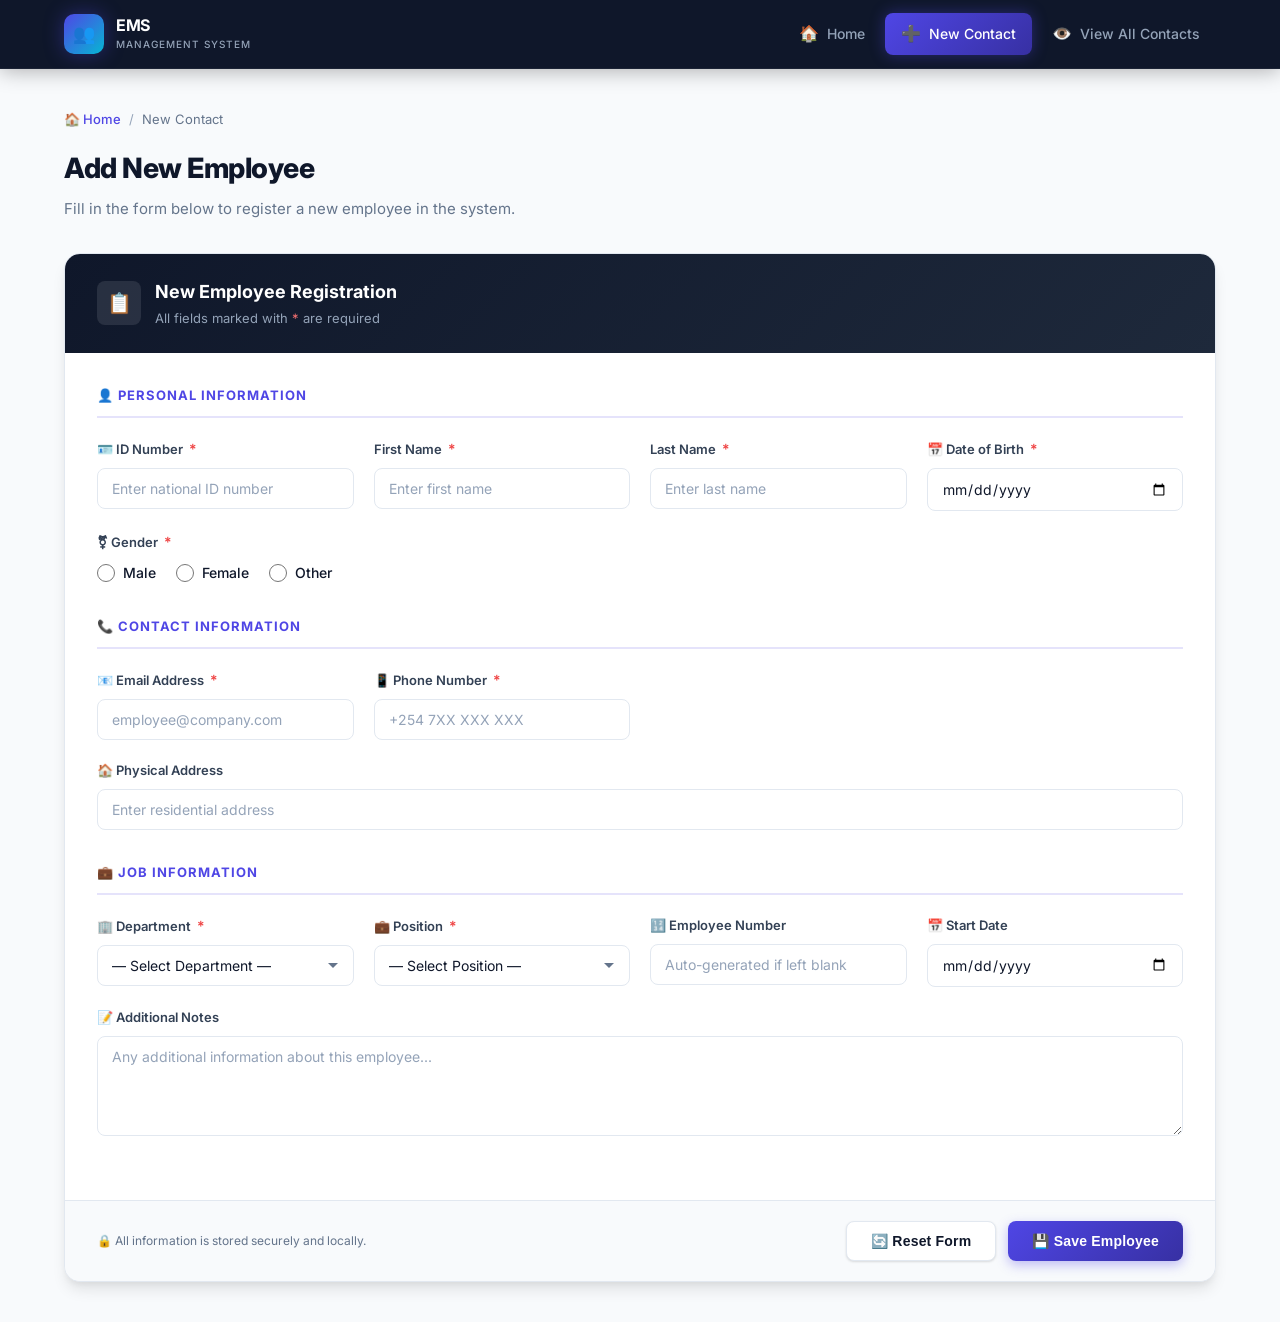
==== new-contact.html @ 3ff179f2 "Add complete Employee Management Application Built with HTML, CSS and JavaScript per assignment requ" ====
<!DOCTYPE html>
<html lang="en">
<head>
  <meta charset="UTF-8" />
  <meta name="viewport" content="width=device-width, initial-scale=1.0" />
  <title>Add New Contact — Employee Management System</title>
  <link rel="stylesheet" href="styles.css" />
  <link rel="icon" href="data:image/svg+xml,<svg xmlns='http://www.w3.org/2000/svg' viewBox='0 0 100 100'><text y='.9em' font-size='90'>👥</text></svg>" />
</head>
<body>

  <!-- NAVIGATION BAR -->
  <nav class="navbar">
    <div class="navbar-inner">
      <a href="index.html" class="navbar-brand">
        <div class="brand-icon">👥</div>
        <div class="brand-text">
          <span class="brand-title">EMS</span>
          <span class="brand-sub">Management System</span>
        </div>
      </a>

      <button class="hamburger" id="hamburgerBtn" aria-label="Toggle menu">
        <span></span><span></span><span></span>
      </button>

      <ul class="navbar-links" id="navLinks">
        <li><a href="index.html"><span class="nav-icon">🏠</span> Home</a></li>
        <li><a href="new-contact.html" class="active"><span class="nav-icon">➕</span> New Contact</a></li>
        <li><a href="view-contacts.html"><span class="nav-icon">👁️</span> View All Contacts</a></li>
      </ul>
    </div>
  </nav>

  <!-- MAIN CONTENT -->
  <main>

    <!-- PAGE HEADER -->
    <div class="page-header">
      <div class="breadcrumb">
        <a href="index.html">🏠 Home</a>
        <span class="breadcrumb-sep">/</span>
        <span>New Contact</span>
      </div>
      <h1>Add New Employee</h1>
      <p>Fill in the form below to register a new employee in the system.</p>
    </div>

    <!-- FORM CARD -->
    <div class="form-card">

      <div class="form-card-header">
        <div class="form-card-header-icon">📋</div>
        <div>
          <h2>New Employee Registration</h2>
          <p>All fields marked with <span style="color:#f87171">*</span> are required</p>
        </div>
      </div>

      <form id="newContactForm" novalidate>
        <div class="form-body">

          <!-- PERSONAL INFORMATION -->
          <div class="form-section">
            <div class="form-section-title">👤 Personal Information</div>
            <div class="form-grid">

              <div class="form-group">
                <label for="idNumber">🪪 ID Number <span class="required">*</span></label>
                <input type="text" id="idNumber" name="idNumber" placeholder="Enter national ID number" required />
              </div>

              <div class="form-group">
                <label for="firstName">First Name <span class="required">*</span></label>
                <input type="text" id="firstName" name="firstName" placeholder="Enter first name" required />
              </div>

              <div class="form-group">
                <label for="lastName">Last Name <span class="required">*</span></label>
                <input type="text" id="lastName" name="lastName" placeholder="Enter last name" required />
              </div>

              <div class="form-group">
                <label for="dob">📅 Date of Birth <span class="required">*</span></label>
                <input type="date" id="dob" name="dob" required />
              </div>

              <div class="form-group full">
                <label>⚧ Gender <span class="required">*</span></label>
                <div class="radio-group">
                  <label class="radio-option">
                    <input type="radio" name="gender" value="Male" required /> Male
                  </label>
                  <label class="radio-option">
                    <input type="radio" name="gender" value="Female" /> Female
                  </label>
                  <label class="radio-option">
                    <input type="radio" name="gender" value="Other" /> Other
                  </label>
                </div>
              </div>

            </div>
          </div>

          <!-- CONTACT INFORMATION -->
          <div class="form-section">
            <div class="form-section-title">📞 Contact Information</div>
            <div class="form-grid">

              <div class="form-group">
                <label for="email">📧 Email Address <span class="required">*</span></label>
                <input type="email" id="email" name="email" placeholder="employee@company.com" required />
              </div>

              <div class="form-group">
                <label for="phone">📱 Phone Number <span class="required">*</span></label>
                <input type="tel" id="phone" name="phone" placeholder="+254 7XX XXX XXX" required />
              </div>

              <div class="form-group full">
                <label for="address">🏠 Physical Address</label>
                <input type="text" id="address" name="address" placeholder="Enter residential address" />
              </div>

            </div>
          </div>

          <!-- JOB INFORMATION -->
          <div class="form-section">
            <div class="form-section-title">💼 Job Information</div>
            <div class="form-grid">

              <div class="form-group">
                <label for="department">🏢 Department <span class="required">*</span></label>
                <select id="department" name="department" required>
                  <option value="" disabled selected>— Select Department —</option>
                  <option value="Human Resources">Human Resources</option>
                  <option value="Information Technology">Information Technology</option>
                  <option value="Finance & Accounts">Finance &amp; Accounts</option>
                  <option value="Marketing">Marketing</option>
                  <option value="Operations">Operations</option>
                  <option value="Legal">Legal</option>
                  <option value="Customer Service">Customer Service</option>
                  <option value="Administration">Administration</option>
                </select>
              </div>

              <div class="form-group">
                <label for="position">💼 Position <span class="required">*</span></label>
                <select id="position" name="position" required>
                  <option value="" disabled selected>— Select Position —</option>
                  <option value="Manager">Manager</option>
                  <option value="Senior Officer">Senior Officer</option>
                  <option value="Officer">Officer</option>
                  <option value="Junior Officer">Junior Officer</option>
                  <option value="Team Lead">Team Lead</option>
                  <option value="Director">Director</option>
                  <option value="Analyst">Analyst</option>
                  <option value="Intern">Intern</option>
                </select>
              </div>

              <div class="form-group">
                <label for="employeeNo">🔢 Employee Number</label>
                <input type="text" id="employeeNo" name="employeeNo" placeholder="Auto-generated if left blank" />
              </div>

              <div class="form-group">
                <label for="startDate">📅 Start Date</label>
                <input type="date" id="startDate" name="startDate" />
              </div>

              <div class="form-group full">
                <label for="notes">📝 Additional Notes</label>
                <textarea id="notes" name="notes" placeholder="Any additional information about this employee..."></textarea>
              </div>

            </div>
          </div>

        </div>

        <!-- FORM FOOTER -->
        <div class="form-footer">
          <p class="form-footer-note">
            🔒 All information is stored securely and locally.
          </p>
          <div class="form-footer-actions">
            <button type="button" class="btn btn-secondary" onclick="resetForm()">
              🔄 Reset Form
            </button>
            <button type="submit" class="btn btn-primary">
              💾 Save Employee
            </button>
          </div>
        </div>

      </form>
    </div><!-- /form-card -->

  </main>

  <!-- SUCCESS MODAL -->
  <div class="modal-overlay" id="successModal">
    <div class="modal">
      <div class="modal-header">
        <h3>✅ Employee Saved</h3>
        <button class="modal-close" onclick="closeSuccessModal()">✕</button>
      </div>
      <div class="modal-body" style="text-align:center; padding: 32px 24px;">
        <div style="font-size:64px; margin-bottom:16px;">🎉</div>
        <h4 style="font-size:20px; font-weight:700; color:var(--dark); margin-bottom:8px;">Employee Added Successfully!</h4>
        <p style="color:var(--gray); font-size:14px;" id="successMessage">The new employee has been registered in the system.</p>
      </div>
      <div class="modal-footer" style="justify-content:center; gap:12px;">
        <button class="btn btn-secondary" onclick="closeSuccessModal()">Add Another</button>
        <a href="view-contacts.html" class="btn btn-primary">View All Contacts →</a>
      </div>
    </div>
  </div>

  <!-- TOAST CONTAINER -->
  <div id="toast-container"></div>

  <script src="main.js"></script>
  <script>
    const form = document.getElementById('newContactForm');

    form.addEventListener('submit', function (e) {
      e.preventDefault();

      // Basic validation
      const required = form.querySelectorAll('[required]');
      let valid = true;

      required.forEach(field => {
        if (field.type === 'radio') return; // handled separately
        if (!field.value.trim()) {
          field.style.borderColor = 'var(--danger)';
          field.style.boxShadow = '0 0 0 3px rgba(239,68,68,0.15)';
          valid = false;
        } else {
          field.style.borderColor = '';
          field.style.boxShadow = '';
        }
      });

      // Check gender radio
      const genderSelected = form.querySelector('input[name="gender"]:checked');
      if (!genderSelected) {
        valid = false;
        showToast('error', 'Missing Field', 'Please select a gender.');
        return;
      }

      if (!valid) {
        showToast('error', 'Validation Error', 'Please fill in all required fields.');
        return;
      }

      // Build employee object
      const employee = {
        id: Date.now(),
        idNumber: document.getElementById('idNumber').value.trim(),
        firstName: document.getElementById('firstName').value.trim(),
        lastName: document.getElementById('lastName').value.trim(),
        fullName: document.getElementById('firstName').value.trim() + ' ' + document.getElementById('lastName').value.trim(),
        dob: document.getElementById('dob').value,
        gender: genderSelected.value,
        email: document.getElementById('email').value.trim(),
        phone: document.getElementById('phone').value.trim(),
        address: document.getElementById('address').value.trim(),
        department: document.getElementById('department').value,
        position: document.getElementById('position').value,
        employeeNo: document.getElementById('employeeNo').value.trim() || 'EMP-' + String(Date.now()).slice(-5),
        startDate: document.getElementById('startDate').value,
        notes: document.getElementById('notes').value.trim(),
        status: 'Active'
      };

      // Save to localStorage
      const employees = JSON.parse(localStorage.getItem('employees') || '[]');
      employees.push(employee);
      localStorage.setItem('employees', JSON.stringify(employees));

      document.getElementById('successMessage').textContent =
        `${employee.fullName} has been successfully registered as ${employee.position} in ${employee.department}.`;

      document.getElementById('successModal').classList.add('show');
      form.reset();
    });

    // Live validation feedback
    form.querySelectorAll('input, select, textarea').forEach(field => {
      field.addEventListener('input', function () {
        if (this.value.trim()) {
          this.style.borderColor = '';
          this.style.boxShadow = '';
        }
      });
    });

    function resetForm() {
      form.reset();
      form.querySelectorAll('input, select, textarea').forEach(f => {
        f.style.borderColor = '';
        f.style.boxShadow = '';
      });
      showToast('warning', 'Form Reset', 'All fields have been cleared.');
    }

    function closeSuccessModal() {
      document.getElementById('successModal').classList.remove('show');
    }
  </script>
</body>
</html>
---- styles.css ----
/* ================================================
   Employee Management System - Global Styles
   ================================================ */

@import url('https://fonts.googleapis.com/css2?family=Inter:wght@300;400;500;600;700;800&display=swap');

:root {
  --primary: #4f46e5;
  --primary-dark: #3730a3;
  --primary-light: #818cf8;
  --secondary: #06b6d4;
  --accent: #f59e0b;
  --success: #10b981;
  --danger: #ef4444;
  --warning: #f59e0b;
  --dark: #0f172a;
  --dark-2: #1e293b;
  --dark-3: #334155;
  --gray: #64748b;
  --gray-light: #94a3b8;
  --border: #e2e8f0;
  --bg: #f8fafc;
  --white: #ffffff;
  --shadow-sm: 0 1px 3px rgba(0,0,0,0.08), 0 1px 2px rgba(0,0,0,0.06);
  --shadow: 0 4px 6px -1px rgba(0,0,0,0.1), 0 2px 4px -1px rgba(0,0,0,0.06);
  --shadow-lg: 0 10px 15px -3px rgba(0,0,0,0.1), 0 4px 6px -2px rgba(0,0,0,0.05);
  --shadow-xl: 0 20px 25px -5px rgba(0,0,0,0.1), 0 10px 10px -5px rgba(0,0,0,0.04);
  --radius: 12px;
  --radius-sm: 8px;
  --radius-lg: 16px;
  --transition: all 0.25s cubic-bezier(0.4, 0, 0.2, 1);
}

* {
  margin: 0;
  padding: 0;
  box-sizing: border-box;
}

html {
  scroll-behavior: smooth;
}

body {
  font-family: 'Inter', sans-serif;
  background: var(--bg);
  color: var(--dark);
  min-height: 100vh;
  display: flex;
  flex-direction: column;
  line-height: 1.6;
}

/* ================================================
   NAVIGATION BAR
   ================================================ */

.navbar {
  background: var(--dark);
  backdrop-filter: blur(20px);
  position: sticky;
  top: 0;
  z-index: 1000;
  box-shadow: 0 2px 20px rgba(0,0,0,0.3);
  border-bottom: 1px solid rgba(255,255,255,0.05);
}

.navbar-inner {
  max-width: 1200px;
  margin: 0 auto;
  padding: 0 24px;
  display: flex;
  align-items: center;
  justify-content: space-between;
  height: 68px;
}

.navbar-brand {
  display: flex;
  align-items: center;
  gap: 12px;
  text-decoration: none;
}

.brand-icon {
  width: 40px;
  height: 40px;
  background: linear-gradient(135deg, var(--primary), var(--secondary));
  border-radius: 10px;
  display: flex;
  align-items: center;
  justify-content: center;
  font-size: 18px;
  box-shadow: 0 0 20px rgba(79, 70, 229, 0.4);
}

.brand-text {
  display: flex;
  flex-direction: column;
}

.brand-title {
  font-size: 16px;
  font-weight: 700;
  color: var(--white);
  letter-spacing: -0.3px;
  line-height: 1.2;
}

.brand-sub {
  font-size: 10px;
  color: var(--gray-light);
  text-transform: uppercase;
  letter-spacing: 1px;
  font-weight: 500;
}

.navbar-links {
  display: flex;
  align-items: center;
  gap: 4px;
  list-style: none;
}

.navbar-links a {
  display: flex;
  align-items: center;
  gap: 8px;
  padding: 8px 16px;
  border-radius: var(--radius-sm);
  text-decoration: none;
  color: var(--gray-light);
  font-size: 14px;
  font-weight: 500;
  transition: var(--transition);
  position: relative;
}

.navbar-links a:hover {
  color: var(--white);
  background: rgba(255,255,255,0.08);
}

.navbar-links a.active {
  color: var(--white);
  background: linear-gradient(135deg, var(--primary), var(--primary-dark));
  box-shadow: 0 0 15px rgba(79, 70, 229, 0.4);
}

.nav-icon {
  font-size: 16px;
}

.hamburger {
  display: none;
  flex-direction: column;
  gap: 5px;
  cursor: pointer;
  background: none;
  border: none;
  padding: 8px;
}

.hamburger span {
  display: block;
  width: 24px;
  height: 2px;
  background: var(--white);
  border-radius: 2px;
  transition: var(--transition);
}

/* ================================================
   MAIN CONTENT
   ================================================ */

main {
  flex: 1;
  max-width: 1200px;
  margin: 0 auto;
  width: 100%;
  padding: 40px 24px;
}

/* ================================================
   HOME PAGE - HERO
   ================================================ */

.hero {
  text-align: center;
  padding: 60px 20px 40px;
  position: relative;
}

.hero-badge {
  display: inline-flex;
  align-items: center;
  gap: 8px;
  background: rgba(79, 70, 229, 0.1);
  border: 1px solid rgba(79, 70, 229, 0.3);
  color: var(--primary-light);
  padding: 6px 16px;
  border-radius: 50px;
  font-size: 13px;
  font-weight: 500;
  margin-bottom: 24px;
}

.hero h1 {
  font-size: clamp(2rem, 5vw, 3.5rem);
  font-weight: 800;
  color: var(--dark);
  line-height: 1.15;
  letter-spacing: -1px;
  margin-bottom: 16px;
}

.hero h1 .gradient-text {
  background: linear-gradient(135deg, var(--primary), var(--secondary));
  -webkit-background-clip: text;
  -webkit-text-fill-color: transparent;
  background-clip: text;
}

.hero p {
  font-size: 18px;
  color: var(--gray);
  max-width: 560px;
  margin: 0 auto 40px;
  line-height: 1.7;
}

.hero-actions {
  display: flex;
  gap: 16px;
  justify-content: center;
  flex-wrap: wrap;
  margin-bottom: 60px;
}

/* ================================================
   STAT CARDS
   ================================================ */

.stats-grid {
  display: grid;
  grid-template-columns: repeat(auto-fit, minmax(220px, 1fr));
  gap: 20px;
  margin-bottom: 48px;
}

.stat-card {
  background: var(--white);
  border-radius: var(--radius-lg);
  padding: 28px;
  box-shadow: var(--shadow);
  border: 1px solid var(--border);
  display: flex;
  align-items: center;
  gap: 20px;
  transition: var(--transition);
  position: relative;
  overflow: hidden;
}

.stat-card::before {
  content: '';
  position: absolute;
  top: 0;
  left: 0;
  right: 0;
  height: 3px;
  border-radius: var(--radius-lg) var(--radius-lg) 0 0;
}

.stat-card.blue::before { background: linear-gradient(90deg, var(--primary), var(--secondary)); }
.stat-card.green::before { background: linear-gradient(90deg, var(--success), #34d399); }
.stat-card.amber::before { background: linear-gradient(90deg, var(--accent), #fbbf24); }
.stat-card.purple::before { background: linear-gradient(90deg, #8b5cf6, #a78bfa); }

.stat-card:hover {
  transform: translateY(-4px);
  box-shadow: var(--shadow-xl);
}

.stat-icon {
  width: 56px;
  height: 56px;
  border-radius: var(--radius);
  display: flex;
  align-items: center;
  justify-content: center;
  font-size: 24px;
  flex-shrink: 0;
}

.stat-card.blue .stat-icon { background: rgba(79, 70, 229, 0.1); }
.stat-card.green .stat-icon { background: rgba(16, 185, 129, 0.1); }
.stat-card.amber .stat-icon { background: rgba(245, 158, 11, 0.1); }
.stat-card.purple .stat-icon { background: rgba(139, 92, 246, 0.1); }

.stat-info h3 {
  font-size: 28px;
  font-weight: 800;
  color: var(--dark);
  line-height: 1;
  margin-bottom: 4px;
}

.stat-info p {
  font-size: 13px;
  color: var(--gray);
  font-weight: 500;
}

/* ================================================
   FEATURE CARDS
   ================================================ */

.section-title {
  font-size: 22px;
  font-weight: 700;
  color: var(--dark);
  margin-bottom: 20px;
  display: flex;
  align-items: center;
  gap: 10px;
}

.section-title::after {
  content: '';
  flex: 1;
  height: 1px;
  background: var(--border);
}

.features-grid {
  display: grid;
  grid-template-columns: repeat(auto-fit, minmax(280px, 1fr));
  gap: 20px;
  margin-bottom: 48px;
}

.feature-card {
  background: var(--white);
  border-radius: var(--radius-lg);
  padding: 32px;
  box-shadow: var(--shadow);
  border: 1px solid var(--border);
  text-decoration: none;
  color: inherit;
  transition: var(--transition);
  display: flex;
  flex-direction: column;
  gap: 16px;
  position: relative;
  overflow: hidden;
}

.feature-card::after {
  content: '';
  position: absolute;
  bottom: 0;
  left: 0;
  right: 0;
  height: 0;
  background: linear-gradient(135deg, rgba(79,70,229,0.03), rgba(6,182,212,0.03));
  transition: var(--transition);
}

.feature-card:hover {
  transform: translateY(-6px);
  box-shadow: var(--shadow-xl);
  border-color: var(--primary-light);
}

.feature-card:hover::after {
  height: 100%;
}

.feature-icon {
  width: 64px;
  height: 64px;
  border-radius: var(--radius);
  display: flex;
  align-items: center;
  justify-content: center;
  font-size: 28px;
  background: linear-gradient(135deg, rgba(79,70,229,0.1), rgba(6,182,212,0.1));
}

.feature-card h3 {
  font-size: 18px;
  font-weight: 700;
  color: var(--dark);
}

.feature-card p {
  font-size: 14px;
  color: var(--gray);
  line-height: 1.6;
}

.feature-link {
  display: flex;
  align-items: center;
  gap: 6px;
  font-size: 14px;
  font-weight: 600;
  color: var(--primary);
  margin-top: auto;
}

/* ================================================
   BUTTONS
   ================================================ */

.btn {
  display: inline-flex;
  align-items: center;
  gap: 8px;
  padding: 11px 24px;
  border-radius: var(--radius-sm);
  font-size: 14px;
  font-weight: 600;
  cursor: pointer;
  border: none;
  text-decoration: none;
  transition: var(--transition);
  letter-spacing: 0.2px;
  white-space: nowrap;
}

.btn-primary {
  background: linear-gradient(135deg, var(--primary), var(--primary-dark));
  color: var(--white);
  box-shadow: 0 4px 12px rgba(79, 70, 229, 0.35);
}

.btn-primary:hover {
  transform: translateY(-2px);
  box-shadow: 0 8px 20px rgba(79, 70, 229, 0.45);
}

.btn-secondary {
  background: var(--white);
  color: var(--dark);
  border: 1px solid var(--border);
  box-shadow: var(--shadow-sm);
}

.btn-secondary:hover {
  background: var(--bg);
  transform: translateY(-2px);
  box-shadow: var(--shadow);
}

.btn-success {
  background: linear-gradient(135deg, var(--success), #059669);
  color: var(--white);
  box-shadow: 0 4px 12px rgba(16, 185, 129, 0.35);
}

.btn-success:hover {
  transform: translateY(-2px);
  box-shadow: 0 8px 20px rgba(16, 185, 129, 0.45);
}

.btn-danger {
  background: linear-gradient(135deg, var(--danger), #dc2626);
  color: var(--white);
  box-shadow: 0 4px 12px rgba(239, 68, 68, 0.35);
}

.btn-danger:hover {
  transform: translateY(-2px);
  box-shadow: 0 8px 20px rgba(239, 68, 68, 0.45);
}

.btn-warning {
  background: linear-gradient(135deg, var(--warning), #d97706);
  color: var(--white);
  box-shadow: 0 4px 12px rgba(245, 158, 11, 0.35);
}

.btn-warning:hover {
  transform: translateY(-2px);
  box-shadow: 0 8px 20px rgba(245, 158, 11, 0.45);
}

.btn-info {
  background: linear-gradient(135deg, var(--secondary), #0891b2);
  color: var(--white);
  box-shadow: 0 4px 12px rgba(6, 182, 212, 0.35);
}

.btn-info:hover {
  transform: translateY(-2px);
}

.btn-sm {
  padding: 7px 14px;
  font-size: 12px;
  gap: 5px;
}

.btn-lg {
  padding: 14px 32px;
  font-size: 16px;
}

/* ================================================
   FORM PAGE
   ================================================ */

.page-header {
  margin-bottom: 32px;
}

.page-header h1 {
  font-size: 28px;
  font-weight: 800;
  color: var(--dark);
  letter-spacing: -0.5px;
  margin-bottom: 6px;
}

.page-header p {
  color: var(--gray);
  font-size: 15px;
}

.breadcrumb {
  display: flex;
  align-items: center;
  gap: 8px;
  font-size: 13px;
  color: var(--gray);
  margin-bottom: 16px;
}

.breadcrumb a {
  color: var(--primary);
  text-decoration: none;
  font-weight: 500;
}

.breadcrumb a:hover { text-decoration: underline; }

.breadcrumb-sep { color: var(--gray-light); }

.form-card {
  background: var(--white);
  border-radius: var(--radius-lg);
  box-shadow: var(--shadow-lg);
  border: 1px solid var(--border);
  overflow: hidden;
}

.form-card-header {
  padding: 24px 32px;
  background: linear-gradient(135deg, var(--dark), var(--dark-2));
  display: flex;
  align-items: center;
  gap: 14px;
}

.form-card-header-icon {
  width: 44px;
  height: 44px;
  background: rgba(255,255,255,0.1);
  border-radius: var(--radius-sm);
  display: flex;
  align-items: center;
  justify-content: center;
  font-size: 20px;
}

.form-card-header h2 {
  font-size: 18px;
  font-weight: 700;
  color: var(--white);
}

.form-card-header p {
  font-size: 13px;
  color: var(--gray-light);
  margin-top: 2px;
}

.form-body {
  padding: 32px;
}

.form-section {
  margin-bottom: 32px;
}

.form-section-title {
  font-size: 13px;
  font-weight: 700;
  text-transform: uppercase;
  letter-spacing: 1px;
  color: var(--primary);
  margin-bottom: 20px;
  padding-bottom: 10px;
  border-bottom: 2px solid rgba(79, 70, 229, 0.15);
  display: flex;
  align-items: center;
  gap: 8px;
}

.form-grid {
  display: grid;
  grid-template-columns: repeat(auto-fit, minmax(240px, 1fr));
  gap: 20px;
}

.form-group {
  display: flex;
  flex-direction: column;
  gap: 8px;
}

.form-group.full {
  grid-column: 1 / -1;
}

label {
  font-size: 13px;
  font-weight: 600;
  color: var(--dark-3);
  display: flex;
  align-items: center;
  gap: 6px;
}

.required {
  color: var(--danger);
  font-size: 14px;
}

input[type="text"],
input[type="email"],
input[type="tel"],
input[type="date"],
input[type="number"],
select,
textarea {
  padding: 11px 14px;
  border: 1.5px solid var(--border);
  border-radius: var(--radius-sm);
  font-size: 14px;
  font-family: inherit;
  color: var(--dark);
  background: var(--white);
  transition: var(--transition);
  outline: none;
  width: 100%;
}

input:focus,
select:focus,
textarea:focus {
  border-color: var(--primary);
  box-shadow: 0 0 0 3px rgba(79, 70, 229, 0.12);
  background: #fafafe;
}

input::placeholder,
textarea::placeholder {
  color: var(--gray-light);
}

select {
  cursor: pointer;
  appearance: none;
  background-image: url("data:image/svg+xml,%3Csvg xmlns='http://www.w3.org/2000/svg' width='12' height='12' viewBox='0 0 12 12'%3E%3Cpath fill='%2364748b' d='M6 8L1 3h10z'/%3E%3C/svg%3E");
  background-repeat: no-repeat;
  background-position: right 14px center;
  padding-right: 36px;
}

textarea {
  resize: vertical;
  min-height: 100px;
}

.radio-group {
  display: flex;
  gap: 20px;
}

.radio-option {
  display: flex;
  align-items: center;
  gap: 8px;
  cursor: pointer;
  font-size: 14px;
  color: var(--dark);
  font-weight: 500;
}

.radio-option input[type="radio"] {
  width: 18px;
  height: 18px;
  accent-color: var(--primary);
  cursor: pointer;
}

.form-footer {
  padding: 20px 32px;
  background: var(--bg);
  border-top: 1px solid var(--border);
  display: flex;
  align-items: center;
  justify-content: space-between;
  gap: 16px;
  flex-wrap: wrap;
}

.form-footer-note {
  font-size: 12px;
  color: var(--gray);
  display: flex;
  align-items: center;
  gap: 6px;
}

.form-footer-actions {
  display: flex;
  gap: 12px;
}

/* ================================================
   VIEW CONTACTS PAGE - TABLE
   ================================================ */

.table-toolbar {
  display: flex;
  align-items: center;
  justify-content: space-between;
  gap: 16px;
  margin-bottom: 20px;
  flex-wrap: wrap;
}

.search-box {
  display: flex;
  align-items: center;
  gap: 10px;
  background: var(--white);
  border: 1.5px solid var(--border);
  border-radius: var(--radius-sm);
  padding: 9px 14px;
  transition: var(--transition);
  flex: 1;
  max-width: 320px;
}

.search-box:focus-within {
  border-color: var(--primary);
  box-shadow: 0 0 0 3px rgba(79, 70, 229, 0.1);
}

.search-box input {
  border: none;
  outline: none;
  font-size: 14px;
  color: var(--dark);
  background: transparent;
  width: 100%;
  padding: 0;
}

.search-box input::placeholder { color: var(--gray-light); }

.search-icon { color: var(--gray-light); font-size: 16px; }

.table-card {
  background: var(--white);
  border-radius: var(--radius-lg);
  box-shadow: var(--shadow);
  border: 1px solid var(--border);
  overflow: hidden;
}

.table-card-header {
  padding: 20px 24px;
  border-bottom: 1px solid var(--border);
  display: flex;
  align-items: center;
  justify-content: space-between;
  gap: 16px;
  flex-wrap: wrap;
}

.table-title {
  font-size: 16px;
  font-weight: 700;
  color: var(--dark);
  display: flex;
  align-items: center;
  gap: 10px;
}

.badge {
  display: inline-flex;
  align-items: center;
  padding: 3px 10px;
  border-radius: 50px;
  font-size: 12px;
  font-weight: 600;
}

.badge-primary {
  background: rgba(79, 70, 229, 0.1);
  color: var(--primary);
}

.badge-success {
  background: rgba(16, 185, 129, 0.1);
  color: var(--success);
}

.badge-warning {
  background: rgba(245, 158, 11, 0.1);
  color: var(--warning);
}

.badge-danger {
  background: rgba(239, 68, 68, 0.1);
  color: var(--danger);
}

.table-wrapper {
  overflow-x: auto;
}

table {
  width: 100%;
  border-collapse: collapse;
}

thead {
  background: linear-gradient(135deg, var(--dark), var(--dark-2));
}

thead th {
  padding: 14px 20px;
  text-align: left;
  font-size: 11px;
  font-weight: 700;
  text-transform: uppercase;
  letter-spacing: 1px;
  color: var(--gray-light);
  white-space: nowrap;
}

thead th:first-child { border-radius: 0; }

tbody tr {
  border-bottom: 1px solid var(--border);
  transition: var(--transition);
}

tbody tr:last-child { border-bottom: none; }

tbody tr:hover {
  background: rgba(79, 70, 229, 0.03);
}

tbody td {
  padding: 16px 20px;
  font-size: 14px;
  color: var(--dark);
  vertical-align: middle;
}

.employee-cell {
  display: flex;
  align-items: center;
  gap: 12px;
}

.avatar {
  width: 38px;
  height: 38px;
  border-radius: 50%;
  display: flex;
  align-items: center;
  justify-content: center;
  font-size: 14px;
  font-weight: 700;
  color: white;
  flex-shrink: 0;
}

.avatar-1 { background: linear-gradient(135deg, #4f46e5, #818cf8); }
.avatar-2 { background: linear-gradient(135deg, #06b6d4, #0891b2); }
.avatar-3 { background: linear-gradient(135deg, #10b981, #059669); }
.avatar-4 { background: linear-gradient(135deg, #f59e0b, #d97706); }
.avatar-5 { background: linear-gradient(135deg, #8b5cf6, #7c3aed); }
.avatar-6 { background: linear-gradient(135deg, #ef4444, #dc2626); }
.avatar-7 { background: linear-gradient(135deg, #ec4899, #db2777); }
.avatar-8 { background: linear-gradient(135deg, #14b8a6, #0d9488); }

.employee-name {
  font-weight: 600;
  color: var(--dark);
  font-size: 14px;
}

.employee-id {
  font-size: 12px;
  color: var(--gray);
}

.contact-info {
  display: flex;
  flex-direction: column;
  gap: 2px;
}

.contact-email {
  font-size: 13px;
  color: var(--gray);
}

.dept-badge {
  display: inline-flex;
  align-items: center;
  padding: 4px 10px;
  border-radius: 50px;
  font-size: 12px;
  font-weight: 600;
  background: rgba(79, 70, 229, 0.08);
  color: var(--primary);
}

.status-dot {
  width: 8px;
  height: 8px;
  border-radius: 50%;
  display: inline-block;
  margin-right: 6px;
}

.status-active { background: var(--success); }
.status-inactive { background: var(--danger); }

.actions-cell {
  display: flex;
  gap: 6px;
  align-items: center;
}

.table-footer {
  padding: 16px 24px;
  border-top: 1px solid var(--border);
  display: flex;
  align-items: center;
  justify-content: space-between;
  flex-wrap: wrap;
  gap: 12px;
}

.table-info {
  font-size: 13px;
  color: var(--gray);
}

.pagination {
  display: flex;
  gap: 4px;
}

.page-btn {
  width: 32px;
  height: 32px;
  border: 1px solid var(--border);
  border-radius: var(--radius-sm);
  background: var(--white);
  cursor: pointer;
  display: flex;
  align-items: center;
  justify-content: center;
  font-size: 13px;
  color: var(--gray);
  transition: var(--transition);
  font-weight: 500;
}

.page-btn:hover, .page-btn.active {
  background: var(--primary);
  border-color: var(--primary);
  color: white;
}

/* ================================================
   MODAL / DIALOG
   ================================================ */

.modal-overlay {
  position: fixed;
  inset: 0;
  background: rgba(0, 0, 0, 0.6);
  backdrop-filter: blur(4px);
  display: flex;
  align-items: center;
  justify-content: center;
  z-index: 9999;
  opacity: 0;
  visibility: hidden;
  transition: var(--transition);
  padding: 20px;
}

.modal-overlay.show {
  opacity: 1;
  visibility: visible;
}

.modal {
  background: var(--white);
  border-radius: var(--radius-lg);
  box-shadow: var(--shadow-xl);
  width: 100%;
  max-width: 520px;
  transform: scale(0.9) translateY(20px);
  transition: var(--transition);
  overflow: hidden;
}

.modal-overlay.show .modal {
  transform: scale(1) translateY(0);
}

.modal-header {
  padding: 20px 24px;
  display: flex;
  align-items: center;
  justify-content: space-between;
  border-bottom: 1px solid var(--border);
}

.modal-header h3 {
  font-size: 17px;
  font-weight: 700;
  color: var(--dark);
  display: flex;
  align-items: center;
  gap: 10px;
}

.modal-close {
  width: 32px;
  height: 32px;
  border: none;
  background: var(--bg);
  border-radius: var(--radius-sm);
  cursor: pointer;
  display: flex;
  align-items: center;
  justify-content: center;
  color: var(--gray);
  font-size: 18px;
  transition: var(--transition);
}

.modal-close:hover {
  background: var(--danger);
  color: white;
}

.modal-body {
  padding: 24px;
}

.modal-footer {
  padding: 16px 24px;
  border-top: 1px solid var(--border);
  display: flex;
  gap: 12px;
  justify-content: flex-end;
}

.detail-grid {
  display: grid;
  grid-template-columns: 1fr 1fr;
  gap: 16px;
}

.detail-item label {
  font-size: 11px;
  font-weight: 700;
  text-transform: uppercase;
  letter-spacing: 0.8px;
  color: var(--gray);
  margin-bottom: 4px;
}

.detail-item p {
  font-size: 14px;
  font-weight: 600;
  color: var(--dark);
}

.detail-profile {
  display: flex;
  align-items: center;
  gap: 16px;
  padding: 20px;
  background: linear-gradient(135deg, var(--dark), var(--dark-2));
  border-radius: var(--radius);
  margin-bottom: 20px;
}

.detail-avatar {
  width: 60px;
  height: 60px;
  border-radius: 50%;
  background: linear-gradient(135deg, var(--primary), var(--secondary));
  display: flex;
  align-items: center;
  justify-content: center;
  font-size: 22px;
  font-weight: 700;
  color: white;
  flex-shrink: 0;
}

.detail-name {
  font-size: 18px;
  font-weight: 700;
  color: var(--white);
}

.detail-position {
  font-size: 13px;
  color: var(--gray-light);
  margin-top: 2px;
}

/* Delete confirm modal */
.confirm-icon {
  width: 64px;
  height: 64px;
  background: rgba(239, 68, 68, 0.1);
  border-radius: 50%;
  display: flex;
  align-items: center;
  justify-content: center;
  font-size: 28px;
  margin: 0 auto 16px;
}

.confirm-text {
  text-align: center;
}

.confirm-text h4 {
  font-size: 18px;
  font-weight: 700;
  color: var(--dark);
  margin-bottom: 8px;
}

.confirm-text p {
  font-size: 14px;
  color: var(--gray);
  line-height: 1.6;
}

/* ================================================
   TOAST NOTIFICATIONS
   ================================================ */

#toast-container {
  position: fixed;
  bottom: 24px;
  right: 24px;
  display: flex;
  flex-direction: column;
  gap: 10px;
  z-index: 99999;
}

.toast {
  display: flex;
  align-items: center;
  gap: 12px;
  background: var(--white);
  border-radius: var(--radius);
  padding: 14px 18px;
  box-shadow: var(--shadow-xl);
  border: 1px solid var(--border);
  min-width: 280px;
  max-width: 380px;
  animation: slideIn 0.3s ease;
  border-left: 4px solid var(--primary);
}

.toast.success { border-left-color: var(--success); }
.toast.error { border-left-color: var(--danger); }
.toast.warning { border-left-color: var(--warning); }

.toast-icon { font-size: 20px; flex-shrink: 0; }
.toast-content { flex: 1; }
.toast-title { font-size: 14px; font-weight: 600; color: var(--dark); }
.toast-message { font-size: 12px; color: var(--gray); margin-top: 2px; }

@keyframes slideIn {
  from { transform: translateX(100%); opacity: 0; }
  to { transform: translateX(0); opacity: 1; }
}

@keyframes slideOut {
  from { transform: translateX(0); opacity: 1; }
  to { transform: translateX(100%); opacity: 0; }
}

/* ================================================
   FOOTER
   ================================================ */

footer {
  background: var(--dark);
  color: var(--gray-light);
  text-align: center;
  padding: 20px 24px;
  font-size: 13px;
  margin-top: auto;
}

footer span {
  color: var(--primary-light);
  font-weight: 600;
}

/* ================================================
   EMPTY STATE
   ================================================ */

.empty-state {
  text-align: center;
  padding: 60px 24px;
}

.empty-icon {
  font-size: 56px;
  margin-bottom: 16px;
  opacity: 0.5;
}

.empty-state h3 {
  font-size: 18px;
  font-weight: 700;
  color: var(--dark);
  margin-bottom: 8px;
}

.empty-state p {
  font-size: 14px;
  color: var(--gray);
  margin-bottom: 24px;
}

/* ================================================
   RESPONSIVE
   ================================================ */

@media (max-width: 768px) {
  .navbar-links {
    display: none;
    position: absolute;
    top: 68px;
    left: 0;
    right: 0;
    background: var(--dark-2);
    padding: 12px;
    flex-direction: column;
    border-bottom: 1px solid rgba(255,255,255,0.05);
  }

  .navbar-links.open { display: flex; }

  .hamburger { display: flex; }

  .navbar-inner { position: relative; }

  main { padding: 24px 16px; }

  .stats-grid { grid-template-columns: 1fr 1fr; }

  .form-grid { grid-template-columns: 1fr; }

  .detail-grid { grid-template-columns: 1fr; }

  .table-toolbar { flex-direction: column; align-items: stretch; }

  .search-box { max-width: 100%; }

  .actions-cell { flex-wrap: wrap; }

  .hero h1 { font-size: 2rem; }

  .form-body { padding: 20px; }

  .form-footer { padding: 16px 20px; }
}

@media (max-width: 480px) {
  .stats-grid { grid-template-columns: 1fr; }
  .hero-actions { flex-direction: column; align-items: center; }
}
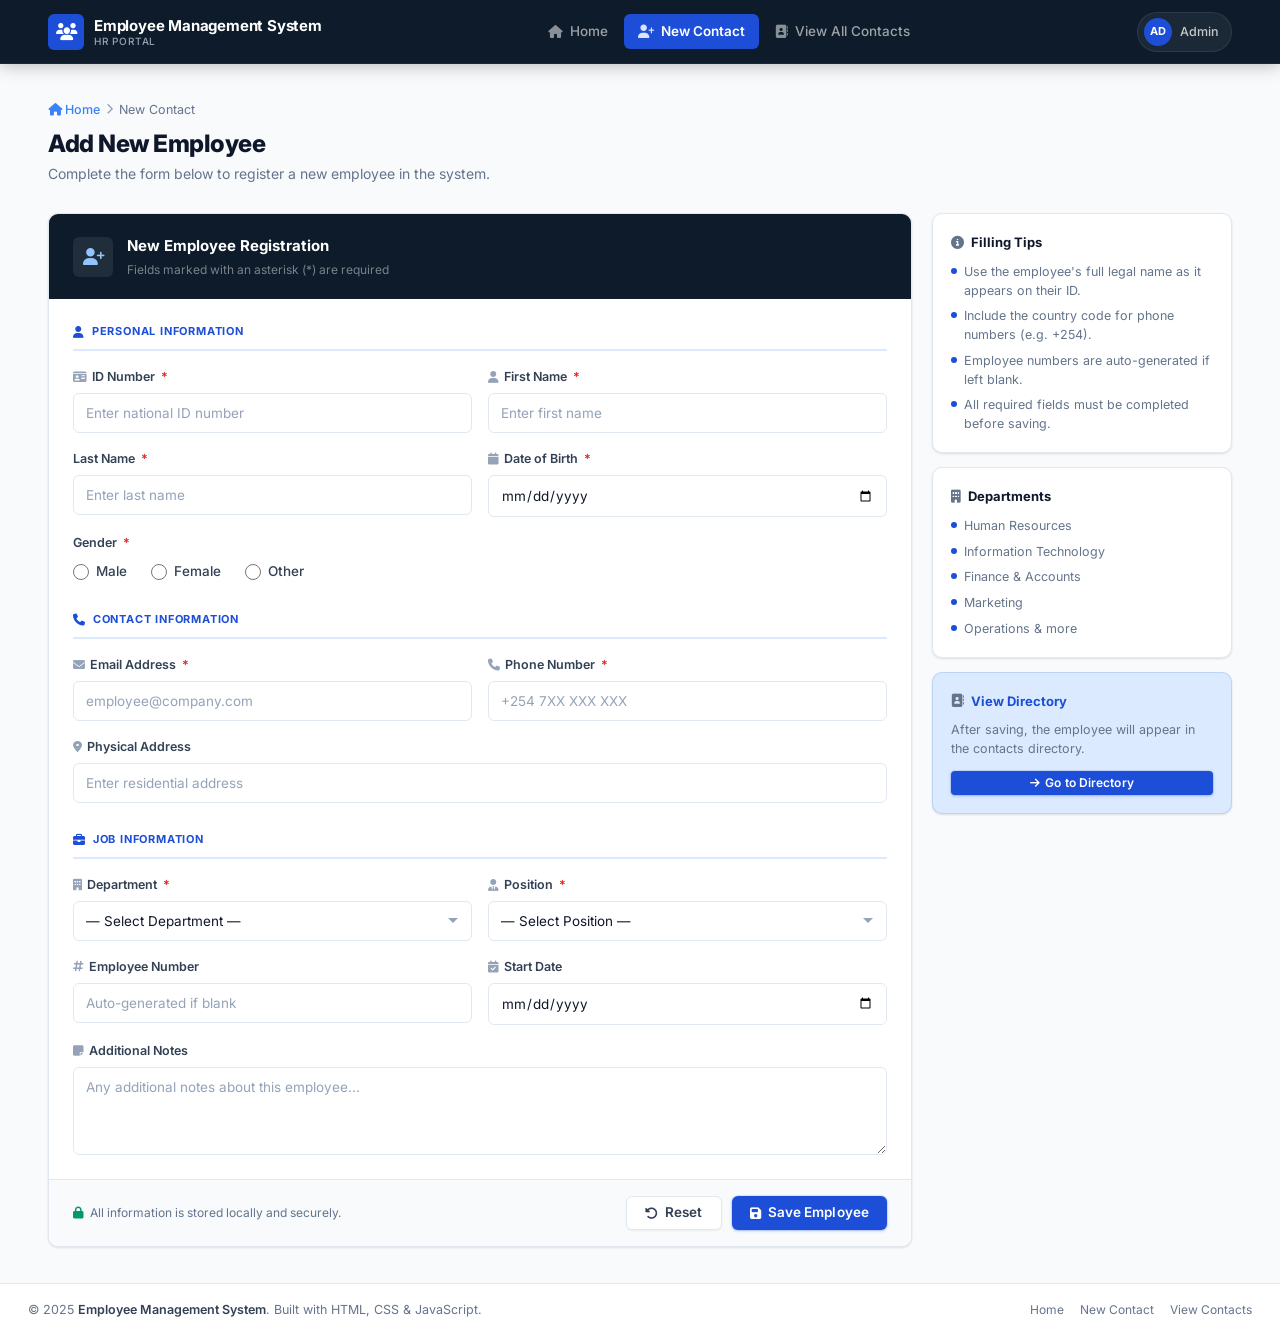
==== commit 6f155898: "Redesign: professional corporate UI with Font Awesome icons and cleaner layout" ====
--- a/new-contact.html
+++ b/new-contact.html
@@ -3,20 +3,21 @@
 <head>
   <meta charset="UTF-8" />
   <meta name="viewport" content="width=device-width, initial-scale=1.0" />
-  <title>Add New Contact — Employee Management System</title>
+  <title>New Contact — Employee Management System</title>
   <link rel="stylesheet" href="styles.css" />
+  <link rel="stylesheet" href="https://cdnjs.cloudflare.com/ajax/libs/font-awesome/6.5.0/css/all.min.css" />
   <link rel="icon" href="data:image/svg+xml,<svg xmlns='http://www.w3.org/2000/svg' viewBox='0 0 100 100'><text y='.9em' font-size='90'>👥</text></svg>" />
 </head>
 <body>
 
-  <!-- NAVIGATION BAR -->
+  <!-- NAVIGATION -->
   <nav class="navbar">
     <div class="navbar-inner">
       <a href="index.html" class="navbar-brand">
-        <div class="brand-icon">👥</div>
-        <div class="brand-text">
-          <span class="brand-title">EMS</span>
-          <span class="brand-sub">Management System</span>
+        <div class="brand-logo"><i class="fa-solid fa-users"></i></div>
+        <div class="brand-text-wrap">
+          <div class="brand-name">Employee Management System</div>
+          <div class="brand-tagline">HR Portal</div>
         </div>
       </a>
 
@@ -25,203 +26,264 @@
       </button>
 
       <ul class="navbar-links" id="navLinks">
-        <li><a href="index.html"><span class="nav-icon">🏠</span> Home</a></li>
-        <li><a href="new-contact.html" class="active"><span class="nav-icon">➕</span> New Contact</a></li>
-        <li><a href="view-contacts.html"><span class="nav-icon">👁️</span> View All Contacts</a></li>
+        <li><a href="index.html"><i class="fa-solid fa-house"></i> Home</a></li>
+        <li><a href="new-contact.html" class="active"><i class="fa-solid fa-user-plus"></i> New Contact</a></li>
+        <li><a href="view-contacts.html"><i class="fa-solid fa-address-book"></i> View All Contacts</a></li>
       </ul>
+
+      <div class="navbar-right">
+        <div class="nav-user">
+          <div class="nav-avatar">AD</div>
+          <span class="nav-user-name">Admin</span>
+        </div>
+      </div>
     </div>
   </nav>
 
-  <!-- MAIN CONTENT -->
-  <main>
-
-    <!-- PAGE HEADER -->
+  <!-- PAGE CONTENT -->
+  <div class="page-wrap">
+
     <div class="page-header">
       <div class="breadcrumb">
-        <a href="index.html">🏠 Home</a>
-        <span class="breadcrumb-sep">/</span>
+        <a href="index.html"><i class="fa-solid fa-house"></i> Home</a>
+        <span class="breadcrumb-sep"><i class="fa-solid fa-chevron-right"></i></span>
         <span>New Contact</span>
       </div>
       <h1>Add New Employee</h1>
-      <p>Fill in the form below to register a new employee in the system.</p>
+      <p>Complete the form below to register a new employee in the system.</p>
     </div>
 
-    <!-- FORM CARD -->
-    <div class="form-card">
-
-      <div class="form-card-header">
-        <div class="form-card-header-icon">📋</div>
-        <div>
-          <h2>New Employee Registration</h2>
-          <p>All fields marked with <span style="color:#f87171">*</span> are required</p>
-        </div>
-      </div>
-
-      <form id="newContactForm" novalidate>
-        <div class="form-body">
-
-          <!-- PERSONAL INFORMATION -->
-          <div class="form-section">
-            <div class="form-section-title">👤 Personal Information</div>
-            <div class="form-grid">
-
-              <div class="form-group">
-                <label for="idNumber">🪪 ID Number <span class="required">*</span></label>
-                <input type="text" id="idNumber" name="idNumber" placeholder="Enter national ID number" required />
-              </div>
-
-              <div class="form-group">
-                <label for="firstName">First Name <span class="required">*</span></label>
-                <input type="text" id="firstName" name="firstName" placeholder="Enter first name" required />
-              </div>
-
-              <div class="form-group">
-                <label for="lastName">Last Name <span class="required">*</span></label>
-                <input type="text" id="lastName" name="lastName" placeholder="Enter last name" required />
-              </div>
-
-              <div class="form-group">
-                <label for="dob">📅 Date of Birth <span class="required">*</span></label>
-                <input type="date" id="dob" name="dob" required />
-              </div>
-
-              <div class="form-group full">
-                <label>⚧ Gender <span class="required">*</span></label>
-                <div class="radio-group">
-                  <label class="radio-option">
-                    <input type="radio" name="gender" value="Male" required /> Male
-                  </label>
-                  <label class="radio-option">
-                    <input type="radio" name="gender" value="Female" /> Female
-                  </label>
-                  <label class="radio-option">
-                    <input type="radio" name="gender" value="Other" /> Other
-                  </label>
-                </div>
-              </div>
-
+    <div class="form-wrap">
+
+      <!-- MAIN FORM -->
+      <div class="card">
+        <div class="form-card-header">
+          <div class="form-header-icon"><i class="fa-solid fa-user-plus"></i></div>
+          <div>
+            <h2>New Employee Registration</h2>
+            <p>Fields marked with an asterisk (*) are required</p>
+          </div>
+        </div>
+
+        <form id="newContactForm" novalidate>
+          <div class="form-body">
+
+            <!-- PERSONAL INFORMATION -->
+            <div class="form-section">
+              <div class="form-section-title">
+                <i class="fa-solid fa-user"></i> Personal Information
+              </div>
+              <div class="form-grid">
+
+                <div class="form-group">
+                  <label for="idNumber"><i class="fa-solid fa-id-card"></i> ID Number <span class="req">*</span></label>
+                  <input type="text" id="idNumber" name="idNumber" placeholder="Enter national ID number" required />
+                </div>
+
+                <div class="form-group">
+                  <label for="firstName"><i class="fa-solid fa-user"></i> First Name <span class="req">*</span></label>
+                  <input type="text" id="firstName" name="firstName" placeholder="Enter first name" required />
+                </div>
+
+                <div class="form-group">
+                  <label for="lastName">Last Name <span class="req">*</span></label>
+                  <input type="text" id="lastName" name="lastName" placeholder="Enter last name" required />
+                </div>
+
+                <div class="form-group">
+                  <label for="dob"><i class="fa-solid fa-calendar"></i> Date of Birth <span class="req">*</span></label>
+                  <input type="date" id="dob" name="dob" required />
+                </div>
+
+                <div class="form-group full">
+                  <label>Gender <span class="req">*</span></label>
+                  <div class="radio-group">
+                    <label class="radio-opt">
+                      <input type="radio" name="gender" value="Male" required /> Male
+                    </label>
+                    <label class="radio-opt">
+                      <input type="radio" name="gender" value="Female" /> Female
+                    </label>
+                    <label class="radio-opt">
+                      <input type="radio" name="gender" value="Other" /> Other
+                    </label>
+                  </div>
+                </div>
+
+              </div>
+            </div>
+
+            <!-- CONTACT INFORMATION -->
+            <div class="form-section">
+              <div class="form-section-title">
+                <i class="fa-solid fa-phone"></i> Contact Information
+              </div>
+              <div class="form-grid">
+
+                <div class="form-group">
+                  <label for="email"><i class="fa-solid fa-envelope"></i> Email Address <span class="req">*</span></label>
+                  <input type="email" id="email" name="email" placeholder="employee@company.com" required />
+                </div>
+
+                <div class="form-group">
+                  <label for="phone"><i class="fa-solid fa-phone"></i> Phone Number <span class="req">*</span></label>
+                  <input type="tel" id="phone" name="phone" placeholder="+254 7XX XXX XXX" required />
+                </div>
+
+                <div class="form-group full">
+                  <label for="address"><i class="fa-solid fa-location-dot"></i> Physical Address</label>
+                  <input type="text" id="address" name="address" placeholder="Enter residential address" />
+                </div>
+
+              </div>
+            </div>
+
+            <!-- JOB INFORMATION -->
+            <div class="form-section">
+              <div class="form-section-title">
+                <i class="fa-solid fa-briefcase"></i> Job Information
+              </div>
+              <div class="form-grid">
+
+                <div class="form-group">
+                  <label for="department"><i class="fa-solid fa-building"></i> Department <span class="req">*</span></label>
+                  <select id="department" name="department" required>
+                    <option value="" disabled selected>— Select Department —</option>
+                    <option value="Human Resources">Human Resources</option>
+                    <option value="Information Technology">Information Technology</option>
+                    <option value="Finance & Accounts">Finance &amp; Accounts</option>
+                    <option value="Marketing">Marketing</option>
+                    <option value="Operations">Operations</option>
+                    <option value="Legal">Legal</option>
+                    <option value="Customer Service">Customer Service</option>
+                    <option value="Administration">Administration</option>
+                  </select>
+                </div>
+
+                <div class="form-group">
+                  <label for="position"><i class="fa-solid fa-user-tie"></i> Position <span class="req">*</span></label>
+                  <select id="position" name="position" required>
+                    <option value="" disabled selected>— Select Position —</option>
+                    <option value="Director">Director</option>
+                    <option value="Manager">Manager</option>
+                    <option value="Team Lead">Team Lead</option>
+                    <option value="Senior Officer">Senior Officer</option>
+                    <option value="Officer">Officer</option>
+                    <option value="Junior Officer">Junior Officer</option>
+                    <option value="Analyst">Analyst</option>
+                    <option value="Intern">Intern</option>
+                  </select>
+                </div>
+
+                <div class="form-group">
+                  <label for="employeeNo"><i class="fa-solid fa-hashtag"></i> Employee Number</label>
+                  <input type="text" id="employeeNo" name="employeeNo" placeholder="Auto-generated if blank" />
+                </div>
+
+                <div class="form-group">
+                  <label for="startDate"><i class="fa-solid fa-calendar-check"></i> Start Date</label>
+                  <input type="date" id="startDate" name="startDate" />
+                </div>
+
+                <div class="form-group full">
+                  <label for="notes"><i class="fa-solid fa-note-sticky"></i> Additional Notes</label>
+                  <textarea id="notes" name="notes" placeholder="Any additional notes about this employee..."></textarea>
+                </div>
+
+              </div>
+            </div>
+
+          </div><!-- /form-body -->
+
+          <div class="form-footer">
+            <p class="form-note">
+              <i class="fa-solid fa-lock"></i> All information is stored locally and securely.
+            </p>
+            <div class="form-actions">
+              <button type="button" class="btn btn-secondary" onclick="resetForm()">
+                <i class="fa-solid fa-rotate-left"></i> Reset
+              </button>
+              <button type="submit" class="btn btn-primary">
+                <i class="fa-solid fa-floppy-disk"></i> Save Employee
+              </button>
             </div>
           </div>
 
-          <!-- CONTACT INFORMATION -->
-          <div class="form-section">
-            <div class="form-section-title">📞 Contact Information</div>
-            <div class="form-grid">
-
-              <div class="form-group">
-                <label for="email">📧 Email Address <span class="required">*</span></label>
-                <input type="email" id="email" name="email" placeholder="employee@company.com" required />
-              </div>
-
-              <div class="form-group">
-                <label for="phone">📱 Phone Number <span class="required">*</span></label>
-                <input type="tel" id="phone" name="phone" placeholder="+254 7XX XXX XXX" required />
-              </div>
-
-              <div class="form-group full">
-                <label for="address">🏠 Physical Address</label>
-                <input type="text" id="address" name="address" placeholder="Enter residential address" />
-              </div>
-
-            </div>
-          </div>
-
-          <!-- JOB INFORMATION -->
-          <div class="form-section">
-            <div class="form-section-title">💼 Job Information</div>
-            <div class="form-grid">
-
-              <div class="form-group">
-                <label for="department">🏢 Department <span class="required">*</span></label>
-                <select id="department" name="department" required>
-                  <option value="" disabled selected>— Select Department —</option>
-                  <option value="Human Resources">Human Resources</option>
-                  <option value="Information Technology">Information Technology</option>
-                  <option value="Finance & Accounts">Finance &amp; Accounts</option>
-                  <option value="Marketing">Marketing</option>
-                  <option value="Operations">Operations</option>
-                  <option value="Legal">Legal</option>
-                  <option value="Customer Service">Customer Service</option>
-                  <option value="Administration">Administration</option>
-                </select>
-              </div>
-
-              <div class="form-group">
-                <label for="position">💼 Position <span class="required">*</span></label>
-                <select id="position" name="position" required>
-                  <option value="" disabled selected>— Select Position —</option>
-                  <option value="Manager">Manager</option>
-                  <option value="Senior Officer">Senior Officer</option>
-                  <option value="Officer">Officer</option>
-                  <option value="Junior Officer">Junior Officer</option>
-                  <option value="Team Lead">Team Lead</option>
-                  <option value="Director">Director</option>
-                  <option value="Analyst">Analyst</option>
-                  <option value="Intern">Intern</option>
-                </select>
-              </div>
-
-              <div class="form-group">
-                <label for="employeeNo">🔢 Employee Number</label>
-                <input type="text" id="employeeNo" name="employeeNo" placeholder="Auto-generated if left blank" />
-              </div>
-
-              <div class="form-group">
-                <label for="startDate">📅 Start Date</label>
-                <input type="date" id="startDate" name="startDate" />
-              </div>
-
-              <div class="form-group full">
-                <label for="notes">📝 Additional Notes</label>
-                <textarea id="notes" name="notes" placeholder="Any additional information about this employee..."></textarea>
-              </div>
-
-            </div>
-          </div>
-
-        </div>
-
-        <!-- FORM FOOTER -->
-        <div class="form-footer">
-          <p class="form-footer-note">
-            🔒 All information is stored securely and locally.
+        </form>
+      </div><!-- /card -->
+
+      <!-- SIDEBAR -->
+      <div class="form-sidebar">
+        <div class="sidebar-card">
+          <h4><i class="fa-solid fa-circle-info"></i> Filling Tips</h4>
+          <ul class="sidebar-tips">
+            <li><span class="tip-dot"></span> Use the employee's full legal name as it appears on their ID.</li>
+            <li><span class="tip-dot"></span> Include the country code for phone numbers (e.g. +254).</li>
+            <li><span class="tip-dot"></span> Employee numbers are auto-generated if left blank.</li>
+            <li><span class="tip-dot"></span> All required fields must be completed before saving.</li>
+          </ul>
+        </div>
+
+        <div class="sidebar-card">
+          <h4><i class="fa-solid fa-building"></i> Departments</h4>
+          <ul class="sidebar-tips">
+            <li><span class="tip-dot"></span> Human Resources</li>
+            <li><span class="tip-dot"></span> Information Technology</li>
+            <li><span class="tip-dot"></span> Finance &amp; Accounts</li>
+            <li><span class="tip-dot"></span> Marketing</li>
+            <li><span class="tip-dot"></span> Operations &amp; more</li>
+          </ul>
+        </div>
+
+        <div class="sidebar-card" style="background:var(--blue-light); border-color:rgba(29,78,216,0.15);">
+          <h4 style="color:var(--blue);"><i class="fa-solid fa-address-book"></i> View Directory</h4>
+          <p style="font-size:12.5px; color:var(--text-muted); margin-bottom:12px; line-height:1.5;">
+            After saving, the employee will appear in the contacts directory.
           </p>
-          <div class="form-footer-actions">
-            <button type="button" class="btn btn-secondary" onclick="resetForm()">
-              🔄 Reset Form
-            </button>
-            <button type="submit" class="btn btn-primary">
-              💾 Save Employee
-            </button>
-          </div>
-        </div>
-
-      </form>
-    </div><!-- /form-card -->
-
-  </main>
+          <a href="view-contacts.html" class="btn btn-primary btn-sm" style="width:100%; justify-content:center;">
+            <i class="fa-solid fa-arrow-right"></i> Go to Directory
+          </a>
+        </div>
+      </div>
+
+    </div><!-- /form-wrap -->
+  </div><!-- /page-wrap -->
 
   <!-- SUCCESS MODAL -->
   <div class="modal-overlay" id="successModal">
     <div class="modal">
       <div class="modal-header">
-        <h3>✅ Employee Saved</h3>
-        <button class="modal-close" onclick="closeSuccessModal()">✕</button>
-      </div>
-      <div class="modal-body" style="text-align:center; padding: 32px 24px;">
-        <div style="font-size:64px; margin-bottom:16px;">🎉</div>
-        <h4 style="font-size:20px; font-weight:700; color:var(--dark); margin-bottom:8px;">Employee Added Successfully!</h4>
-        <p style="color:var(--gray); font-size:14px;" id="successMessage">The new employee has been registered in the system.</p>
-      </div>
-      <div class="modal-footer" style="justify-content:center; gap:12px;">
-        <button class="btn btn-secondary" onclick="closeSuccessModal()">Add Another</button>
-        <a href="view-contacts.html" class="btn btn-primary">View All Contacts →</a>
+        <h3><i class="fa-solid fa-circle-check" style="color:var(--green)"></i> Employee Registered</h3>
+        <button class="modal-close" onclick="closeSuccessModal()"><i class="fa-solid fa-xmark"></i></button>
+      </div>
+      <div class="modal-body" style="text-align:center; padding:28px 22px;">
+        <div style="width:64px;height:64px;background:var(--green-light);border-radius:50%;display:flex;align-items:center;justify-content:center;margin:0 auto 16px;font-size:26px;color:var(--green);">
+          <i class="fa-solid fa-user-check"></i>
+        </div>
+        <h4 style="font-size:17px;font-weight:700;color:var(--text);margin-bottom:8px;">Employee Added Successfully</h4>
+        <p style="color:var(--text-muted);font-size:13.5px;line-height:1.6;" id="successMessage">The new employee has been registered in the system.</p>
+      </div>
+      <div class="modal-footer" style="justify-content:center;">
+        <button class="btn btn-secondary" onclick="closeSuccessModal()">
+          <i class="fa-solid fa-plus"></i> Add Another
+        </button>
+        <a href="view-contacts.html" class="btn btn-primary">
+          <i class="fa-solid fa-address-book"></i> View Directory
+        </a>
       </div>
     </div>
   </div>
 
-  <!-- TOAST CONTAINER -->
   <div id="toast-container"></div>
+
+  <footer class="site-footer">
+    <div class="footer-text">&copy; 2025 <strong>Employee Management System</strong>. Built with HTML, CSS &amp; JavaScript.</div>
+    <div class="footer-links">
+      <a href="index.html">Home</a>
+      <a href="new-contact.html">New Contact</a>
+      <a href="view-contacts.html">View Contacts</a>
+    </div>
+  </footer>
 
   <script src="main.js"></script>
   <script>
@@ -230,15 +292,14 @@
     form.addEventListener('submit', function (e) {
       e.preventDefault();
 
-      // Basic validation
-      const required = form.querySelectorAll('[required]');
+      const requiredFields = form.querySelectorAll('[required]');
       let valid = true;
 
-      required.forEach(field => {
-        if (field.type === 'radio') return; // handled separately
+      requiredFields.forEach(field => {
+        if (field.type === 'radio') return;
         if (!field.value.trim()) {
-          field.style.borderColor = 'var(--danger)';
-          field.style.boxShadow = '0 0 0 3px rgba(239,68,68,0.15)';
+          field.style.borderColor = 'var(--red)';
+          field.style.boxShadow = '0 0 0 3px rgba(220,38,38,0.1)';
           valid = false;
         } else {
           field.style.borderColor = '';
@@ -246,7 +307,6 @@
         }
       });
 
-      // Check gender radio
       const genderSelected = form.querySelector('input[name="gender"]:checked');
       if (!genderSelected) {
         valid = false;
@@ -255,43 +315,40 @@
       }
 
       if (!valid) {
-        showToast('error', 'Validation Error', 'Please fill in all required fields.');
+        showToast('error', 'Validation Error', 'Please complete all required fields.');
         return;
       }
 
-      // Build employee object
       const employee = {
         id: Date.now(),
-        idNumber: document.getElementById('idNumber').value.trim(),
-        firstName: document.getElementById('firstName').value.trim(),
-        lastName: document.getElementById('lastName').value.trim(),
-        fullName: document.getElementById('firstName').value.trim() + ' ' + document.getElementById('lastName').value.trim(),
-        dob: document.getElementById('dob').value,
-        gender: genderSelected.value,
-        email: document.getElementById('email').value.trim(),
-        phone: document.getElementById('phone').value.trim(),
-        address: document.getElementById('address').value.trim(),
+        idNumber:   document.getElementById('idNumber').value.trim(),
+        firstName:  document.getElementById('firstName').value.trim(),
+        lastName:   document.getElementById('lastName').value.trim(),
+        fullName:   document.getElementById('firstName').value.trim() + ' ' + document.getElementById('lastName').value.trim(),
+        dob:        document.getElementById('dob').value,
+        gender:     genderSelected.value,
+        email:      document.getElementById('email').value.trim(),
+        phone:      document.getElementById('phone').value.trim(),
+        address:    document.getElementById('address').value.trim(),
         department: document.getElementById('department').value,
-        position: document.getElementById('position').value,
+        position:   document.getElementById('position').value,
         employeeNo: document.getElementById('employeeNo').value.trim() || 'EMP-' + String(Date.now()).slice(-5),
-        startDate: document.getElementById('startDate').value,
-        notes: document.getElementById('notes').value.trim(),
-        status: 'Active'
+        startDate:  document.getElementById('startDate').value,
+        notes:      document.getElementById('notes').value.trim(),
+        status:     'Active'
       };
 
-      // Save to localStorage
       const employees = JSON.parse(localStorage.getItem('employees') || '[]');
       employees.push(employee);
       localStorage.setItem('employees', JSON.stringify(employees));
 
       document.getElementById('successMessage').textContent =
-        `${employee.fullName} has been successfully registered as ${employee.position} in ${employee.department}.`;
+        employee.fullName + ' has been registered as ' + employee.position + ' in ' + employee.department + '.';
 
       document.getElementById('successModal').classList.add('show');
       form.reset();
     });
 
-    // Live validation feedback
     form.querySelectorAll('input, select, textarea').forEach(field => {
       field.addEventListener('input', function () {
         if (this.value.trim()) {
@@ -307,7 +364,7 @@
         f.style.borderColor = '';
         f.style.boxShadow = '';
       });
-      showToast('warning', 'Form Reset', 'All fields have been cleared.');
+      showToast('warning', 'Form Cleared', 'All fields have been reset.');
     }
 
     function closeSuccessModal() {
--- a/styles.css
+++ b/styles.css
@@ -1,154 +1,195 @@
-/* ================================================
-   Employee Management System - Global Styles
-   ================================================ */
+/* ================================================================
+   Employee Management System — Professional Stylesheet
+   ================================================================ */
 
 @import url('https://fonts.googleapis.com/css2?family=Inter:wght@300;400;500;600;700;800&display=swap');
 
 :root {
-  --primary: #4f46e5;
-  --primary-dark: #3730a3;
-  --primary-light: #818cf8;
-  --secondary: #06b6d4;
-  --accent: #f59e0b;
-  --success: #10b981;
-  --danger: #ef4444;
-  --warning: #f59e0b;
-  --dark: #0f172a;
-  --dark-2: #1e293b;
-  --dark-3: #334155;
-  --gray: #64748b;
-  --gray-light: #94a3b8;
-  --border: #e2e8f0;
-  --bg: #f8fafc;
-  --white: #ffffff;
-  --shadow-sm: 0 1px 3px rgba(0,0,0,0.08), 0 1px 2px rgba(0,0,0,0.06);
-  --shadow: 0 4px 6px -1px rgba(0,0,0,0.1), 0 2px 4px -1px rgba(0,0,0,0.06);
-  --shadow-lg: 0 10px 15px -3px rgba(0,0,0,0.1), 0 4px 6px -2px rgba(0,0,0,0.05);
-  --shadow-xl: 0 20px 25px -5px rgba(0,0,0,0.1), 0 10px 10px -5px rgba(0,0,0,0.04);
-  --radius: 12px;
-  --radius-sm: 8px;
-  --radius-lg: 16px;
-  --transition: all 0.25s cubic-bezier(0.4, 0, 0.2, 1);
-}
-
-* {
-  margin: 0;
-  padding: 0;
-  box-sizing: border-box;
-}
-
-html {
-  scroll-behavior: smooth;
-}
+  --navy:        #0d1b2a;
+  --navy-2:      #1b2d3e;
+  --navy-3:      #243447;
+  --blue:        #1d4ed8;
+  --blue-hover:  #1e40af;
+  --blue-light:  #dbeafe;
+  --blue-muted:  #3b82f6;
+  --teal:        #0891b2;
+  --teal-light:  #cffafe;
+  --green:       #059669;
+  --green-light: #d1fae5;
+  --amber:       #d97706;
+  --amber-light: #fef3c7;
+  --red:         #dc2626;
+  --red-light:   #fee2e2;
+  --purple:      #7c3aed;
+  --purple-light:#ede9fe;
+  --text:        #0f172a;
+  --text-2:      #334155;
+  --text-muted:  #64748b;
+  --text-faint:  #94a3b8;
+  --border:      #e2e8f0;
+  --border-2:    #f1f5f9;
+  --bg:          #f8fafc;
+  --bg-2:        #f1f5f9;
+  --white:       #ffffff;
+  --shadow-xs:   0 1px 2px rgba(0,0,0,0.05);
+  --shadow-sm:   0 1px 3px rgba(0,0,0,0.08), 0 1px 2px rgba(0,0,0,0.04);
+  --shadow:      0 4px 6px -1px rgba(0,0,0,0.07), 0 2px 4px -1px rgba(0,0,0,0.04);
+  --shadow-md:   0 8px 16px -4px rgba(0,0,0,0.08), 0 4px 6px -2px rgba(0,0,0,0.04);
+  --shadow-lg:   0 16px 32px -8px rgba(0,0,0,0.1), 0 6px 12px -4px rgba(0,0,0,0.05);
+  --radius-xs:   4px;
+  --radius-sm:   6px;
+  --radius:      10px;
+  --radius-lg:   14px;
+  --radius-xl:   20px;
+  --transition:  all 0.2s ease;
+  --nav-height:  64px;
+}
+
+*, *::before, *::after { box-sizing: border-box; margin: 0; padding: 0; }
+
+html { scroll-behavior: smooth; }
 
 body {
-  font-family: 'Inter', sans-serif;
+  font-family: 'Inter', system-ui, sans-serif;
+  font-size: 14px;
+  line-height: 1.6;
+  color: var(--text);
   background: var(--bg);
-  color: var(--dark);
   min-height: 100vh;
   display: flex;
   flex-direction: column;
-  line-height: 1.6;
-}
-
-/* ================================================
-   NAVIGATION BAR
-   ================================================ */
+  -webkit-font-smoothing: antialiased;
+}
+
+/* ================================================================
+   NAVBAR
+   ================================================================ */
 
 .navbar {
-  background: var(--dark);
-  backdrop-filter: blur(20px);
+  height: var(--nav-height);
+  background: var(--navy);
   position: sticky;
   top: 0;
-  z-index: 1000;
-  box-shadow: 0 2px 20px rgba(0,0,0,0.3);
-  border-bottom: 1px solid rgba(255,255,255,0.05);
+  z-index: 500;
+  border-bottom: 1px solid rgba(255,255,255,0.06);
+  box-shadow: 0 2px 16px rgba(0,0,0,0.25);
 }
 
 .navbar-inner {
-  max-width: 1200px;
+  max-width: 1240px;
   margin: 0 auto;
-  padding: 0 24px;
+  padding: 0 28px;
+  height: 100%;
   display: flex;
   align-items: center;
   justify-content: space-between;
-  height: 68px;
+  gap: 24px;
 }
 
 .navbar-brand {
   display: flex;
   align-items: center;
-  gap: 12px;
+  gap: 10px;
   text-decoration: none;
-}
-
-.brand-icon {
-  width: 40px;
-  height: 40px;
-  background: linear-gradient(135deg, var(--primary), var(--secondary));
-  border-radius: 10px;
+  flex-shrink: 0;
+}
+
+.brand-logo {
+  width: 36px;
+  height: 36px;
+  background: var(--blue);
+  border-radius: var(--radius-sm);
   display: flex;
   align-items: center;
   justify-content: center;
-  font-size: 18px;
-  box-shadow: 0 0 20px rgba(79, 70, 229, 0.4);
-}
-
-.brand-text {
-  display: flex;
-  flex-direction: column;
-}
-
-.brand-title {
-  font-size: 16px;
+  font-size: 17px;
+  color: var(--white);
+  flex-shrink: 0;
+}
+
+.brand-text-wrap { line-height: 1.2; }
+
+.brand-name {
+  font-size: 15px;
   font-weight: 700;
   color: var(--white);
-  letter-spacing: -0.3px;
-  line-height: 1.2;
-}
-
-.brand-sub {
+  letter-spacing: -0.2px;
+}
+
+.brand-tagline {
   font-size: 10px;
-  color: var(--gray-light);
+  font-weight: 500;
+  color: var(--text-faint);
   text-transform: uppercase;
-  letter-spacing: 1px;
-  font-weight: 500;
+  letter-spacing: 0.8px;
 }
 
 .navbar-links {
   display: flex;
   align-items: center;
-  gap: 4px;
+  gap: 2px;
   list-style: none;
 }
 
 .navbar-links a {
   display: flex;
   align-items: center;
-  gap: 8px;
-  padding: 8px 16px;
+  gap: 7px;
+  padding: 7px 14px;
   border-radius: var(--radius-sm);
   text-decoration: none;
-  color: var(--gray-light);
-  font-size: 14px;
+  font-size: 13.5px;
   font-weight: 500;
+  color: rgba(255,255,255,0.6);
   transition: var(--transition);
-  position: relative;
 }
 
 .navbar-links a:hover {
   color: var(--white);
-  background: rgba(255,255,255,0.08);
+  background: rgba(255,255,255,0.07);
 }
 
 .navbar-links a.active {
   color: var(--white);
-  background: linear-gradient(135deg, var(--primary), var(--primary-dark));
-  box-shadow: 0 0 15px rgba(79, 70, 229, 0.4);
-}
-
-.nav-icon {
-  font-size: 16px;
+  background: var(--blue);
+  font-weight: 600;
+}
+
+.navbar-links a i { font-size: 13px; opacity: 0.85; }
+
+.navbar-right {
+  display: flex;
+  align-items: center;
+  gap: 12px;
+}
+
+.nav-user {
+  display: flex;
+  align-items: center;
+  gap: 8px;
+  padding: 5px 12px 5px 6px;
+  border-radius: 50px;
+  background: rgba(255,255,255,0.06);
+  border: 1px solid rgba(255,255,255,0.08);
+}
+
+.nav-avatar {
+  width: 28px;
+  height: 28px;
+  background: var(--blue);
+  border-radius: 50%;
+  display: flex;
+  align-items: center;
+  justify-content: center;
+  font-size: 11px;
+  font-weight: 700;
+  color: white;
+}
+
+.nav-user-name {
+  font-size: 12.5px;
+  font-weight: 500;
+  color: rgba(255,255,255,0.75);
 }
 
 .hamburger {
@@ -158,487 +199,652 @@
   cursor: pointer;
   background: none;
   border: none;
-  padding: 8px;
+  padding: 6px;
 }
 
 .hamburger span {
   display: block;
-  width: 24px;
+  width: 22px;
   height: 2px;
-  background: var(--white);
+  background: rgba(255,255,255,0.7);
   border-radius: 2px;
   transition: var(--transition);
 }
 
-/* ================================================
-   MAIN CONTENT
-   ================================================ */
-
-main {
-  flex: 1;
-  max-width: 1200px;
+/* ================================================================
+   LAYOUT
+   ================================================================ */
+
+.page-wrap {
+  max-width: 1240px;
   margin: 0 auto;
   width: 100%;
-  padding: 40px 24px;
-}
-
-/* ================================================
-   HOME PAGE - HERO
-   ================================================ */
-
-.hero {
-  text-align: center;
-  padding: 60px 20px 40px;
+  padding: 36px 28px;
+  flex: 1;
+}
+
+/* ================================================================
+   PAGE HEADER
+   ================================================================ */
+
+.page-header {
+  margin-bottom: 28px;
+}
+
+.breadcrumb {
+  display: flex;
+  align-items: center;
+  gap: 6px;
+  font-size: 12.5px;
+  color: var(--text-muted);
+  margin-bottom: 10px;
+}
+
+.breadcrumb a {
+  color: var(--blue-muted);
+  text-decoration: none;
+  font-weight: 500;
+  transition: var(--transition);
+}
+
+.breadcrumb a:hover { color: var(--blue); }
+.breadcrumb-sep { color: var(--text-faint); font-size: 11px; }
+
+.page-header h1 {
+  font-size: 24px;
+  font-weight: 800;
+  color: var(--text);
+  letter-spacing: -0.5px;
+  line-height: 1.2;
+  margin-bottom: 4px;
+}
+
+.page-header p {
+  font-size: 14px;
+  color: var(--text-muted);
+}
+
+/* ================================================================
+   HOME PAGE
+   ================================================================ */
+
+.hero-banner {
+  background: linear-gradient(130deg, var(--navy) 0%, var(--navy-2) 50%, #1a3a5c 100%);
+  border-radius: var(--radius-lg);
+  padding: 48px 52px;
+  margin-bottom: 28px;
   position: relative;
-}
-
-.hero-badge {
+  overflow: hidden;
+  display: flex;
+  align-items: center;
+  justify-content: space-between;
+  gap: 32px;
+}
+
+.hero-banner::before {
+  content: '';
+  position: absolute;
+  top: -60px;
+  right: -60px;
+  width: 320px;
+  height: 320px;
+  background: radial-gradient(circle, rgba(29,78,216,0.25) 0%, transparent 70%);
+  pointer-events: none;
+}
+
+.hero-banner::after {
+  content: '';
+  position: absolute;
+  bottom: -80px;
+  left: 30%;
+  width: 240px;
+  height: 240px;
+  background: radial-gradient(circle, rgba(8,145,178,0.15) 0%, transparent 70%);
+  pointer-events: none;
+}
+
+.hero-content { position: relative; z-index: 1; max-width: 560px; }
+
+.hero-eyebrow {
   display: inline-flex;
   align-items: center;
-  gap: 8px;
-  background: rgba(79, 70, 229, 0.1);
-  border: 1px solid rgba(79, 70, 229, 0.3);
-  color: var(--primary-light);
-  padding: 6px 16px;
+  gap: 7px;
+  background: rgba(59,130,246,0.15);
+  border: 1px solid rgba(59,130,246,0.3);
+  color: #93c5fd;
+  padding: 4px 12px;
   border-radius: 50px;
-  font-size: 13px;
-  font-weight: 500;
-  margin-bottom: 24px;
-}
-
-.hero h1 {
-  font-size: clamp(2rem, 5vw, 3.5rem);
+  font-size: 12px;
+  font-weight: 600;
+  letter-spacing: 0.3px;
+  margin-bottom: 20px;
+}
+
+.hero-banner h1 {
+  font-size: 32px;
   font-weight: 800;
-  color: var(--dark);
-  line-height: 1.15;
-  letter-spacing: -1px;
-  margin-bottom: 16px;
-}
-
-.hero h1 .gradient-text {
-  background: linear-gradient(135deg, var(--primary), var(--secondary));
-  -webkit-background-clip: text;
-  -webkit-text-fill-color: transparent;
-  background-clip: text;
-}
-
-.hero p {
-  font-size: 18px;
-  color: var(--gray);
-  max-width: 560px;
-  margin: 0 auto 40px;
+  color: var(--white);
+  line-height: 1.2;
+  letter-spacing: -0.8px;
+  margin-bottom: 12px;
+}
+
+.hero-banner h1 span {
+  color: #60a5fa;
+}
+
+.hero-banner p {
+  font-size: 15px;
+  color: rgba(255,255,255,0.6);
   line-height: 1.7;
+  margin-bottom: 28px;
 }
 
 .hero-actions {
   display: flex;
+  gap: 12px;
+  flex-wrap: wrap;
+}
+
+.hero-visual {
+  position: relative;
+  z-index: 1;
+  flex-shrink: 0;
+  display: flex;
+  flex-direction: column;
+  gap: 10px;
+}
+
+.hero-card {
+  background: rgba(255,255,255,0.06);
+  border: 1px solid rgba(255,255,255,0.1);
+  border-radius: var(--radius);
+  padding: 14px 18px;
+  display: flex;
+  align-items: center;
+  gap: 12px;
+  backdrop-filter: blur(10px);
+  min-width: 190px;
+}
+
+.hero-card-icon {
+  width: 36px;
+  height: 36px;
+  border-radius: var(--radius-sm);
+  display: flex;
+  align-items: center;
+  justify-content: center;
+  font-size: 15px;
+  flex-shrink: 0;
+}
+
+.hero-card-icon.blue { background: rgba(29,78,216,0.4); color: #93c5fd; }
+.hero-card-icon.green { background: rgba(5,150,105,0.4); color: #6ee7b7; }
+.hero-card-icon.amber { background: rgba(217,119,6,0.4); color: #fcd34d; }
+
+.hero-card-info { line-height: 1.3; }
+.hero-card-num { font-size: 18px; font-weight: 800; color: var(--white); }
+.hero-card-label { font-size: 11.5px; color: rgba(255,255,255,0.5); font-weight: 500; }
+
+/* ================================================================
+   STAT CARDS
+   ================================================================ */
+
+.stats-row {
+  display: grid;
+  grid-template-columns: repeat(4, 1fr);
   gap: 16px;
-  justify-content: center;
-  flex-wrap: wrap;
-  margin-bottom: 60px;
-}
-
-/* ================================================
-   STAT CARDS
-   ================================================ */
-
-.stats-grid {
-  display: grid;
-  grid-template-columns: repeat(auto-fit, minmax(220px, 1fr));
-  gap: 20px;
-  margin-bottom: 48px;
+  margin-bottom: 28px;
 }
 
 .stat-card {
   background: var(--white);
-  border-radius: var(--radius-lg);
-  padding: 28px;
-  box-shadow: var(--shadow);
+  border-radius: var(--radius);
+  padding: 20px 22px;
   border: 1px solid var(--border);
-  display: flex;
-  align-items: center;
-  gap: 20px;
+  box-shadow: var(--shadow-sm);
+  display: flex;
+  align-items: flex-start;
+  justify-content: space-between;
+  gap: 12px;
   transition: var(--transition);
-  position: relative;
-  overflow: hidden;
-}
-
-.stat-card::before {
-  content: '';
-  position: absolute;
-  top: 0;
-  left: 0;
-  right: 0;
-  height: 3px;
-  border-radius: var(--radius-lg) var(--radius-lg) 0 0;
-}
-
-.stat-card.blue::before { background: linear-gradient(90deg, var(--primary), var(--secondary)); }
-.stat-card.green::before { background: linear-gradient(90deg, var(--success), #34d399); }
-.stat-card.amber::before { background: linear-gradient(90deg, var(--accent), #fbbf24); }
-.stat-card.purple::before { background: linear-gradient(90deg, #8b5cf6, #a78bfa); }
+}
 
 .stat-card:hover {
-  transform: translateY(-4px);
-  box-shadow: var(--shadow-xl);
-}
-
-.stat-icon {
-  width: 56px;
-  height: 56px;
-  border-radius: var(--radius);
-  display: flex;
-  align-items: center;
-  justify-content: center;
-  font-size: 24px;
-  flex-shrink: 0;
-}
-
-.stat-card.blue .stat-icon { background: rgba(79, 70, 229, 0.1); }
-.stat-card.green .stat-icon { background: rgba(16, 185, 129, 0.1); }
-.stat-card.amber .stat-icon { background: rgba(245, 158, 11, 0.1); }
-.stat-card.purple .stat-icon { background: rgba(139, 92, 246, 0.1); }
-
-.stat-info h3 {
-  font-size: 28px;
+  box-shadow: var(--shadow-md);
+  transform: translateY(-2px);
+}
+
+.stat-card-left h3 {
+  font-size: 26px;
   font-weight: 800;
-  color: var(--dark);
+  color: var(--text);
+  letter-spacing: -0.5px;
   line-height: 1;
   margin-bottom: 4px;
 }
 
-.stat-info p {
-  font-size: 13px;
-  color: var(--gray);
+.stat-card-left p {
+  font-size: 12.5px;
+  color: var(--text-muted);
   font-weight: 500;
 }
 
-/* ================================================
-   FEATURE CARDS
-   ================================================ */
-
-.section-title {
-  font-size: 22px;
+.stat-card-trend {
+  font-size: 11px;
+  font-weight: 600;
+  display: inline-flex;
+  align-items: center;
+  gap: 3px;
+  margin-top: 6px;
+  color: var(--green);
+}
+
+.stat-icon-wrap {
+  width: 44px;
+  height: 44px;
+  border-radius: var(--radius-sm);
+  display: flex;
+  align-items: center;
+  justify-content: center;
+  font-size: 18px;
+  flex-shrink: 0;
+}
+
+.stat-icon-wrap.blue   { background: var(--blue-light);   color: var(--blue); }
+.stat-icon-wrap.green  { background: var(--green-light);  color: var(--green); }
+.stat-icon-wrap.amber  { background: var(--amber-light);  color: var(--amber); }
+.stat-icon-wrap.purple { background: var(--purple-light); color: var(--purple); }
+
+/* ================================================================
+   SECTION TITLE
+   ================================================================ */
+
+.section-label {
+  font-size: 11px;
   font-weight: 700;
-  color: var(--dark);
-  margin-bottom: 20px;
-  display: flex;
-  align-items: center;
-  gap: 10px;
-}
-
-.section-title::after {
+  text-transform: uppercase;
+  letter-spacing: 1px;
+  color: var(--text-muted);
+  margin-bottom: 14px;
+  display: flex;
+  align-items: center;
+  gap: 8px;
+}
+
+.section-label::after {
   content: '';
   flex: 1;
   height: 1px;
   background: var(--border);
 }
 
-.features-grid {
+/* ================================================================
+   QUICK ACTIONS
+   ================================================================ */
+
+.actions-grid {
   display: grid;
-  grid-template-columns: repeat(auto-fit, minmax(280px, 1fr));
-  gap: 20px;
-  margin-bottom: 48px;
-}
-
-.feature-card {
+  grid-template-columns: repeat(3, 1fr);
+  gap: 16px;
+  margin-bottom: 28px;
+}
+
+.action-card {
   background: var(--white);
-  border-radius: var(--radius-lg);
-  padding: 32px;
-  box-shadow: var(--shadow);
+  border-radius: var(--radius);
+  padding: 24px;
   border: 1px solid var(--border);
+  box-shadow: var(--shadow-sm);
   text-decoration: none;
   color: inherit;
   transition: var(--transition);
   display: flex;
   flex-direction: column;
-  gap: 16px;
-  position: relative;
-  overflow: hidden;
-}
-
-.feature-card::after {
-  content: '';
-  position: absolute;
-  bottom: 0;
-  left: 0;
-  right: 0;
-  height: 0;
-  background: linear-gradient(135deg, rgba(79,70,229,0.03), rgba(6,182,212,0.03));
-  transition: var(--transition);
-}
-
-.feature-card:hover {
-  transform: translateY(-6px);
-  box-shadow: var(--shadow-xl);
-  border-color: var(--primary-light);
-}
-
-.feature-card:hover::after {
-  height: 100%;
-}
-
-.feature-icon {
-  width: 64px;
-  height: 64px;
+  gap: 12px;
+}
+
+.action-card:hover {
+  border-color: var(--blue);
+  box-shadow: var(--shadow-md);
+  transform: translateY(-3px);
+}
+
+.action-card-icon {
+  width: 48px;
+  height: 48px;
+  border-radius: var(--radius-sm);
+  display: flex;
+  align-items: center;
+  justify-content: center;
+  font-size: 20px;
+}
+
+.action-card-icon.blue   { background: var(--blue-light);   color: var(--blue); }
+.action-card-icon.teal   { background: var(--teal-light);   color: var(--teal); }
+.action-card-icon.purple { background: var(--purple-light); color: var(--purple); }
+
+.action-card h3 {
+  font-size: 15px;
+  font-weight: 700;
+  color: var(--text);
+}
+
+.action-card p {
+  font-size: 13px;
+  color: var(--text-muted);
+  line-height: 1.6;
+  flex: 1;
+}
+
+.action-card-link {
+  font-size: 13px;
+  font-weight: 600;
+  color: var(--blue);
+  display: flex;
+  align-items: center;
+  gap: 5px;
+}
+
+/* ================================================================
+   ABOUT PANEL
+   ================================================================ */
+
+.about-panel {
+  background: var(--white);
   border-radius: var(--radius);
+  padding: 28px 32px;
+  border: 1px solid var(--border);
+  box-shadow: var(--shadow-sm);
+  display: flex;
+  align-items: flex-start;
+  gap: 24px;
+}
+
+.about-icon-wrap {
+  width: 56px;
+  height: 56px;
+  background: var(--blue-light);
+  border-radius: var(--radius);
   display: flex;
   align-items: center;
   justify-content: center;
-  font-size: 28px;
-  background: linear-gradient(135deg, rgba(79,70,229,0.1), rgba(6,182,212,0.1));
-}
-
-.feature-card h3 {
-  font-size: 18px;
+  font-size: 24px;
+  color: var(--blue);
+  flex-shrink: 0;
+}
+
+.about-panel h3 {
+  font-size: 16px;
   font-weight: 700;
-  color: var(--dark);
-}
-
-.feature-card p {
-  font-size: 14px;
-  color: var(--gray);
-  line-height: 1.6;
-}
-
-.feature-link {
-  display: flex;
-  align-items: center;
-  gap: 6px;
-  font-size: 14px;
+  color: var(--text);
+  margin-bottom: 6px;
+}
+
+.about-panel p {
+  font-size: 13.5px;
+  color: var(--text-muted);
+  line-height: 1.75;
+  max-width: 680px;
+}
+
+.tag-row {
+  display: flex;
+  gap: 8px;
+  flex-wrap: wrap;
+  margin-top: 14px;
+}
+
+.tag {
+  padding: 3px 10px;
+  border-radius: var(--radius-xs);
+  font-size: 11.5px;
   font-weight: 600;
-  color: var(--primary);
-  margin-top: auto;
-}
-
-/* ================================================
+  background: var(--bg-2);
+  color: var(--text-2);
+  border: 1px solid var(--border);
+}
+
+/* ================================================================
    BUTTONS
-   ================================================ */
+   ================================================================ */
 
 .btn {
   display: inline-flex;
   align-items: center;
-  gap: 8px;
-  padding: 11px 24px;
+  gap: 7px;
+  padding: 9px 18px;
   border-radius: var(--radius-sm);
-  font-size: 14px;
+  font-size: 13.5px;
   font-weight: 600;
+  font-family: inherit;
   cursor: pointer;
   border: none;
   text-decoration: none;
   transition: var(--transition);
-  letter-spacing: 0.2px;
   white-space: nowrap;
-}
+  letter-spacing: 0.1px;
+  line-height: 1;
+}
+
+.btn i { font-size: 13px; }
 
 .btn-primary {
-  background: linear-gradient(135deg, var(--primary), var(--primary-dark));
+  background: var(--blue);
   color: var(--white);
-  box-shadow: 0 4px 12px rgba(79, 70, 229, 0.35);
-}
-
+  box-shadow: 0 1px 3px rgba(29,78,216,0.3), 0 0 0 1px rgba(29,78,216,0.1);
+}
 .btn-primary:hover {
-  transform: translateY(-2px);
-  box-shadow: 0 8px 20px rgba(79, 70, 229, 0.45);
+  background: var(--blue-hover);
+  box-shadow: 0 4px 12px rgba(29,78,216,0.35);
+  transform: translateY(-1px);
 }
 
 .btn-secondary {
   background: var(--white);
-  color: var(--dark);
+  color: var(--text-2);
+  border: 1px solid var(--border);
+  box-shadow: var(--shadow-xs);
+}
+.btn-secondary:hover {
+  background: var(--bg);
+  border-color: #cbd5e1;
+  transform: translateY(-1px);
+}
+
+.btn-success {
+  background: var(--green);
+  color: var(--white);
+  box-shadow: 0 1px 3px rgba(5,150,105,0.3);
+}
+.btn-success:hover { background: #047857; transform: translateY(-1px); }
+
+.btn-danger {
+  background: var(--red);
+  color: var(--white);
+  box-shadow: 0 1px 3px rgba(220,38,38,0.3);
+}
+.btn-danger:hover { background: #b91c1c; transform: translateY(-1px); }
+
+.btn-warning {
+  background: var(--amber);
+  color: var(--white);
+  box-shadow: 0 1px 3px rgba(217,119,6,0.3);
+}
+.btn-warning:hover { background: #b45309; transform: translateY(-1px); }
+
+.btn-teal {
+  background: var(--teal);
+  color: var(--white);
+  box-shadow: 0 1px 3px rgba(8,145,178,0.3);
+}
+.btn-teal:hover { background: #0e7490; transform: translateY(-1px); }
+
+.btn-sm {
+  padding: 6px 12px;
+  font-size: 12px;
+  gap: 5px;
+  border-radius: var(--radius-xs);
+}
+
+.btn-sm i { font-size: 11px; }
+
+.btn-lg {
+  padding: 11px 24px;
+  font-size: 14.5px;
+}
+
+.btn-ghost {
+  background: transparent;
+  color: var(--text-muted);
+  border: none;
+  box-shadow: none;
+}
+.btn-ghost:hover { background: var(--bg-2); color: var(--text); }
+
+/* ================================================================
+   CARD / PANEL
+   ================================================================ */
+
+.card {
+  background: var(--white);
+  border-radius: var(--radius);
   border: 1px solid var(--border);
   box-shadow: var(--shadow-sm);
-}
-
-.btn-secondary:hover {
-  background: var(--bg);
-  transform: translateY(-2px);
-  box-shadow: var(--shadow);
-}
-
-.btn-success {
-  background: linear-gradient(135deg, var(--success), #059669);
-  color: var(--white);
-  box-shadow: 0 4px 12px rgba(16, 185, 129, 0.35);
-}
-
-.btn-success:hover {
-  transform: translateY(-2px);
-  box-shadow: 0 8px 20px rgba(16, 185, 129, 0.45);
-}
-
-.btn-danger {
-  background: linear-gradient(135deg, var(--danger), #dc2626);
-  color: var(--white);
-  box-shadow: 0 4px 12px rgba(239, 68, 68, 0.35);
-}
-
-.btn-danger:hover {
-  transform: translateY(-2px);
-  box-shadow: 0 8px 20px rgba(239, 68, 68, 0.45);
-}
-
-.btn-warning {
-  background: linear-gradient(135deg, var(--warning), #d97706);
-  color: var(--white);
-  box-shadow: 0 4px 12px rgba(245, 158, 11, 0.35);
-}
-
-.btn-warning:hover {
-  transform: translateY(-2px);
-  box-shadow: 0 8px 20px rgba(245, 158, 11, 0.45);
-}
-
-.btn-info {
-  background: linear-gradient(135deg, var(--secondary), #0891b2);
-  color: var(--white);
-  box-shadow: 0 4px 12px rgba(6, 182, 212, 0.35);
-}
-
-.btn-info:hover {
-  transform: translateY(-2px);
-}
-
-.btn-sm {
-  padding: 7px 14px;
+  overflow: hidden;
+}
+
+.card-header {
+  padding: 16px 22px;
+  border-bottom: 1px solid var(--border);
+  display: flex;
+  align-items: center;
+  justify-content: space-between;
+  gap: 12px;
+  flex-wrap: wrap;
+}
+
+.card-title {
+  font-size: 14.5px;
+  font-weight: 700;
+  color: var(--text);
+  display: flex;
+  align-items: center;
+  gap: 8px;
+}
+
+.card-title i { color: var(--text-muted); font-size: 14px; }
+
+.card-body { padding: 22px; }
+
+/* ================================================================
+   BADGE / CHIP
+   ================================================================ */
+
+.badge {
+  display: inline-flex;
+  align-items: center;
+  gap: 4px;
+  padding: 2px 9px;
+  border-radius: var(--radius-xs);
   font-size: 12px;
-  gap: 5px;
-}
-
-.btn-lg {
-  padding: 14px 32px;
-  font-size: 16px;
-}
-
-/* ================================================
+  font-weight: 600;
+  line-height: 1.6;
+}
+
+.badge-blue    { background: var(--blue-light);   color: var(--blue); }
+.badge-green   { background: var(--green-light);  color: var(--green); }
+.badge-amber   { background: var(--amber-light);  color: var(--amber); }
+.badge-red     { background: var(--red-light);    color: var(--red); }
+.badge-purple  { background: var(--purple-light); color: var(--purple); }
+.badge-neutral { background: var(--bg-2);         color: var(--text-2); border: 1px solid var(--border); }
+
+/* ================================================================
    FORM PAGE
-   ================================================ */
-
-.page-header {
-  margin-bottom: 32px;
-}
-
-.page-header h1 {
-  font-size: 28px;
-  font-weight: 800;
-  color: var(--dark);
-  letter-spacing: -0.5px;
-  margin-bottom: 6px;
-}
-
-.page-header p {
-  color: var(--gray);
+   ================================================================ */
+
+.form-wrap {
+  display: grid;
+  grid-template-columns: 1fr 300px;
+  gap: 20px;
+  align-items: start;
+}
+
+.form-card-header {
+  padding: 20px 24px;
+  background: var(--navy);
+  display: flex;
+  align-items: center;
+  gap: 14px;
+}
+
+.form-header-icon {
+  width: 40px;
+  height: 40px;
+  background: rgba(255,255,255,0.08);
+  border-radius: var(--radius-sm);
+  display: flex;
+  align-items: center;
+  justify-content: center;
+  font-size: 17px;
+  color: #93c5fd;
+  flex-shrink: 0;
+}
+
+.form-card-header h2 {
   font-size: 15px;
-}
-
-.breadcrumb {
-  display: flex;
-  align-items: center;
-  gap: 8px;
-  font-size: 13px;
-  color: var(--gray);
-  margin-bottom: 16px;
-}
-
-.breadcrumb a {
-  color: var(--primary);
-  text-decoration: none;
-  font-weight: 500;
-}
-
-.breadcrumb a:hover { text-decoration: underline; }
-
-.breadcrumb-sep { color: var(--gray-light); }
-
-.form-card {
-  background: var(--white);
-  border-radius: var(--radius-lg);
-  box-shadow: var(--shadow-lg);
-  border: 1px solid var(--border);
-  overflow: hidden;
-}
-
-.form-card-header {
-  padding: 24px 32px;
-  background: linear-gradient(135deg, var(--dark), var(--dark-2));
-  display: flex;
-  align-items: center;
-  gap: 14px;
-}
-
-.form-card-header-icon {
-  width: 44px;
-  height: 44px;
-  background: rgba(255,255,255,0.1);
-  border-radius: var(--radius-sm);
-  display: flex;
-  align-items: center;
-  justify-content: center;
-  font-size: 20px;
-}
-
-.form-card-header h2 {
-  font-size: 18px;
   font-weight: 700;
   color: var(--white);
 }
 
 .form-card-header p {
-  font-size: 13px;
-  color: var(--gray-light);
+  font-size: 12px;
+  color: rgba(255,255,255,0.45);
   margin-top: 2px;
 }
 
-.form-body {
-  padding: 32px;
-}
-
-.form-section {
-  margin-bottom: 32px;
-}
+.form-body { padding: 24px; }
+
+.form-section { margin-bottom: 28px; }
+.form-section:last-child { margin-bottom: 0; }
 
 .form-section-title {
-  font-size: 13px;
+  font-size: 11px;
   font-weight: 700;
   text-transform: uppercase;
-  letter-spacing: 1px;
-  color: var(--primary);
-  margin-bottom: 20px;
-  padding-bottom: 10px;
-  border-bottom: 2px solid rgba(79, 70, 229, 0.15);
-  display: flex;
-  align-items: center;
-  gap: 8px;
-}
+  letter-spacing: 0.8px;
+  color: var(--blue);
+  margin-bottom: 16px;
+  padding-bottom: 8px;
+  border-bottom: 2px solid var(--blue-light);
+  display: flex;
+  align-items: center;
+  gap: 7px;
+}
+
+.form-section-title i { font-size: 12px; }
 
 .form-grid {
   display: grid;
-  grid-template-columns: repeat(auto-fit, minmax(240px, 1fr));
-  gap: 20px;
-}
-
-.form-group {
-  display: flex;
-  flex-direction: column;
-  gap: 8px;
-}
-
-.form-group.full {
-  grid-column: 1 / -1;
-}
+  grid-template-columns: 1fr 1fr;
+  gap: 16px;
+}
+
+.form-group { display: flex; flex-direction: column; gap: 6px; }
+.form-group.full { grid-column: 1 / -1; }
 
 label {
-  font-size: 13px;
+  font-size: 12.5px;
   font-weight: 600;
-  color: var(--dark-3);
-  display: flex;
-  align-items: center;
-  gap: 6px;
-}
-
-.required {
-  color: var(--danger);
-  font-size: 14px;
-}
+  color: var(--text-2);
+  display: flex;
+  align-items: center;
+  gap: 5px;
+}
+
+label i { font-size: 12px; color: var(--text-faint); }
+
+.req { color: var(--red); margin-left: 1px; }
 
 input[type="text"],
 input[type="email"],
@@ -647,69 +853,60 @@
 input[type="number"],
 select,
 textarea {
-  padding: 11px 14px;
+  padding: 9px 12px;
   border: 1.5px solid var(--border);
   border-radius: var(--radius-sm);
-  font-size: 14px;
+  font-size: 13.5px;
   font-family: inherit;
-  color: var(--dark);
+  color: var(--text);
   background: var(--white);
-  transition: var(--transition);
+  transition: border-color 0.15s ease, box-shadow 0.15s ease;
   outline: none;
   width: 100%;
-}
-
-input:focus,
-select:focus,
-textarea:focus {
-  border-color: var(--primary);
-  box-shadow: 0 0 0 3px rgba(79, 70, 229, 0.12);
-  background: #fafafe;
-}
-
-input::placeholder,
-textarea::placeholder {
-  color: var(--gray-light);
-}
+  line-height: 1.5;
+}
+
+input:hover, select:hover, textarea:hover { border-color: #cbd5e1; }
+
+input:focus, select:focus, textarea:focus {
+  border-color: var(--blue-muted);
+  box-shadow: 0 0 0 3px rgba(59,130,246,0.12);
+}
+
+input::placeholder, textarea::placeholder { color: var(--text-faint); }
 
 select {
   cursor: pointer;
   appearance: none;
-  background-image: url("data:image/svg+xml,%3Csvg xmlns='http://www.w3.org/2000/svg' width='12' height='12' viewBox='0 0 12 12'%3E%3Cpath fill='%2364748b' d='M6 8L1 3h10z'/%3E%3C/svg%3E");
+  background-image: url("data:image/svg+xml,%3Csvg xmlns='http://www.w3.org/2000/svg' width='12' height='12' viewBox='0 0 12 12'%3E%3Cpath fill='%2394a3b8' d='M6 8L1 3h10z'/%3E%3C/svg%3E");
   background-repeat: no-repeat;
-  background-position: right 14px center;
-  padding-right: 36px;
-}
-
-textarea {
-  resize: vertical;
-  min-height: 100px;
-}
-
-.radio-group {
-  display: flex;
-  gap: 20px;
-}
-
-.radio-option {
-  display: flex;
-  align-items: center;
-  gap: 8px;
+  background-position: right 12px center;
+  padding-right: 32px;
+}
+
+textarea { resize: vertical; min-height: 88px; }
+
+.radio-group { display: flex; gap: 24px; padding-top: 2px; }
+
+.radio-opt {
+  display: flex;
+  align-items: center;
+  gap: 7px;
   cursor: pointer;
-  font-size: 14px;
-  color: var(--dark);
+  font-size: 13.5px;
+  color: var(--text-2);
   font-weight: 500;
 }
 
-.radio-option input[type="radio"] {
-  width: 18px;
-  height: 18px;
-  accent-color: var(--primary);
+.radio-opt input[type="radio"] {
+  width: 16px;
+  height: 16px;
+  accent-color: var(--blue);
   cursor: pointer;
 }
 
 .form-footer {
-  padding: 20px 32px;
+  padding: 16px 24px;
   background: var(--bg);
   border-top: 1px solid var(--border);
   display: flex;
@@ -719,598 +916,557 @@
   flex-wrap: wrap;
 }
 
-.form-footer-note {
+.form-note {
   font-size: 12px;
-  color: var(--gray);
+  color: var(--text-muted);
   display: flex;
   align-items: center;
   gap: 6px;
 }
 
-.form-footer-actions {
-  display: flex;
+.form-note i { color: var(--green); }
+
+.form-actions { display: flex; gap: 10px; }
+
+/* Form sidebar */
+.form-sidebar { display: flex; flex-direction: column; gap: 14px; }
+
+.sidebar-card {
+  background: var(--white);
+  border-radius: var(--radius);
+  border: 1px solid var(--border);
+  box-shadow: var(--shadow-sm);
+  padding: 18px;
+}
+
+.sidebar-card h4 {
+  font-size: 13px;
+  font-weight: 700;
+  color: var(--text);
+  margin-bottom: 10px;
+  display: flex;
+  align-items: center;
+  gap: 7px;
+}
+
+.sidebar-card h4 i { color: var(--text-muted); font-size: 13px; }
+
+.sidebar-tips { list-style: none; display: flex; flex-direction: column; gap: 7px; }
+
+.sidebar-tips li {
+  font-size: 12.5px;
+  color: var(--text-muted);
+  display: flex;
+  align-items: flex-start;
+  gap: 7px;
+  line-height: 1.5;
+}
+
+.tip-dot {
+  width: 6px;
+  height: 6px;
+  background: var(--blue);
+  border-radius: 50%;
+  flex-shrink: 0;
+  margin-top: 5px;
+}
+
+/* ================================================================
+   TABLE PAGE
+   ================================================================ */
+
+.toolbar {
+  display: flex;
+  align-items: center;
+  justify-content: space-between;
   gap: 12px;
-}
-
-/* ================================================
-   VIEW CONTACTS PAGE - TABLE
-   ================================================ */
-
-.table-toolbar {
-  display: flex;
-  align-items: center;
-  justify-content: space-between;
-  gap: 16px;
-  margin-bottom: 20px;
+  margin-bottom: 16px;
   flex-wrap: wrap;
 }
 
-.search-box {
-  display: flex;
-  align-items: center;
-  gap: 10px;
+.toolbar-left { display: flex; align-items: center; gap: 10px; flex-wrap: wrap; }
+.toolbar-right { display: flex; align-items: center; gap: 10px; }
+
+.search-field {
+  display: flex;
+  align-items: center;
+  gap: 8px;
   background: var(--white);
   border: 1.5px solid var(--border);
   border-radius: var(--radius-sm);
-  padding: 9px 14px;
+  padding: 8px 12px;
   transition: var(--transition);
-  flex: 1;
-  max-width: 320px;
-}
-
-.search-box:focus-within {
-  border-color: var(--primary);
-  box-shadow: 0 0 0 3px rgba(79, 70, 229, 0.1);
-}
-
-.search-box input {
+  width: 280px;
+}
+
+.search-field:focus-within {
+  border-color: var(--blue-muted);
+  box-shadow: 0 0 0 3px rgba(59,130,246,0.1);
+}
+
+.search-field i { color: var(--text-faint); font-size: 13px; flex-shrink: 0; }
+
+.search-field input {
   border: none;
   outline: none;
-  font-size: 14px;
-  color: var(--dark);
+  font-size: 13px;
+  color: var(--text);
   background: transparent;
+  padding: 0;
   width: 100%;
-  padding: 0;
-}
-
-.search-box input::placeholder { color: var(--gray-light); }
-
-.search-icon { color: var(--gray-light); font-size: 16px; }
-
-.table-card {
+  box-shadow: none;
+}
+
+.filter-select {
+  padding: 8px 32px 8px 12px;
+  border: 1.5px solid var(--border);
+  border-radius: var(--radius-sm);
+  font-size: 13px;
+  font-family: inherit;
+  color: var(--text-2);
   background: var(--white);
-  border-radius: var(--radius-lg);
-  box-shadow: var(--shadow);
-  border: 1px solid var(--border);
-  overflow: hidden;
-}
-
-.table-card-header {
-  padding: 20px 24px;
-  border-bottom: 1px solid var(--border);
-  display: flex;
-  align-items: center;
-  justify-content: space-between;
-  gap: 16px;
-  flex-wrap: wrap;
-}
-
-.table-title {
-  font-size: 16px;
-  font-weight: 700;
-  color: var(--dark);
-  display: flex;
-  align-items: center;
-  gap: 10px;
-}
-
-.badge {
-  display: inline-flex;
-  align-items: center;
-  padding: 3px 10px;
-  border-radius: 50px;
-  font-size: 12px;
-  font-weight: 600;
-}
-
-.badge-primary {
-  background: rgba(79, 70, 229, 0.1);
-  color: var(--primary);
-}
-
-.badge-success {
-  background: rgba(16, 185, 129, 0.1);
-  color: var(--success);
-}
-
-.badge-warning {
-  background: rgba(245, 158, 11, 0.1);
-  color: var(--warning);
-}
-
-.badge-danger {
-  background: rgba(239, 68, 68, 0.1);
-  color: var(--danger);
-}
-
-.table-wrapper {
-  overflow-x: auto;
-}
+  cursor: pointer;
+  outline: none;
+  appearance: none;
+  background-image: url("data:image/svg+xml,%3Csvg xmlns='http://www.w3.org/2000/svg' width='12' height='12' viewBox='0 0 12 12'%3E%3Cpath fill='%2394a3b8' d='M6 8L1 3h10z'/%3E%3C/svg%3E");
+  background-repeat: no-repeat;
+  background-position: right 10px center;
+  transition: border-color 0.15s ease;
+}
+
+.filter-select:focus { border-color: var(--blue-muted); }
+
+/* Table */
+.table-wrapper { overflow-x: auto; }
 
 table {
   width: 100%;
   border-collapse: collapse;
 }
 
-thead {
-  background: linear-gradient(135deg, var(--dark), var(--dark-2));
+thead tr {
+  background: var(--bg-2);
+  border-bottom: 2px solid var(--border);
 }
 
 thead th {
-  padding: 14px 20px;
+  padding: 11px 16px;
   text-align: left;
   font-size: 11px;
   font-weight: 700;
   text-transform: uppercase;
-  letter-spacing: 1px;
-  color: var(--gray-light);
+  letter-spacing: 0.7px;
+  color: var(--text-muted);
   white-space: nowrap;
 }
 
-thead th:first-child { border-radius: 0; }
-
 tbody tr {
-  border-bottom: 1px solid var(--border);
-  transition: var(--transition);
+  border-bottom: 1px solid var(--border-2);
+  transition: background 0.1s ease;
 }
 
 tbody tr:last-child { border-bottom: none; }
-
-tbody tr:hover {
-  background: rgba(79, 70, 229, 0.03);
-}
+tbody tr:hover { background: #f8fafc; }
 
 tbody td {
-  padding: 16px 20px;
-  font-size: 14px;
-  color: var(--dark);
+  padding: 13px 16px;
+  font-size: 13.5px;
+  color: var(--text);
   vertical-align: middle;
 }
 
-.employee-cell {
-  display: flex;
-  align-items: center;
-  gap: 12px;
-}
+.emp-cell { display: flex; align-items: center; gap: 10px; }
 
 .avatar {
-  width: 38px;
-  height: 38px;
+  width: 34px;
+  height: 34px;
   border-radius: 50%;
   display: flex;
   align-items: center;
   justify-content: center;
-  font-size: 14px;
+  font-size: 12px;
   font-weight: 700;
   color: white;
   flex-shrink: 0;
-}
-
-.avatar-1 { background: linear-gradient(135deg, #4f46e5, #818cf8); }
-.avatar-2 { background: linear-gradient(135deg, #06b6d4, #0891b2); }
-.avatar-3 { background: linear-gradient(135deg, #10b981, #059669); }
-.avatar-4 { background: linear-gradient(135deg, #f59e0b, #d97706); }
-.avatar-5 { background: linear-gradient(135deg, #8b5cf6, #7c3aed); }
-.avatar-6 { background: linear-gradient(135deg, #ef4444, #dc2626); }
-.avatar-7 { background: linear-gradient(135deg, #ec4899, #db2777); }
-.avatar-8 { background: linear-gradient(135deg, #14b8a6, #0d9488); }
-
-.employee-name {
-  font-weight: 600;
-  color: var(--dark);
-  font-size: 14px;
-}
-
-.employee-id {
+  letter-spacing: 0.5px;
+}
+
+.av-1 { background: linear-gradient(135deg,#1d4ed8,#3b82f6); }
+.av-2 { background: linear-gradient(135deg,#0891b2,#06b6d4); }
+.av-3 { background: linear-gradient(135deg,#059669,#10b981); }
+.av-4 { background: linear-gradient(135deg,#d97706,#f59e0b); }
+.av-5 { background: linear-gradient(135deg,#7c3aed,#8b5cf6); }
+.av-6 { background: linear-gradient(135deg,#dc2626,#ef4444); }
+.av-7 { background: linear-gradient(135deg,#db2777,#ec4899); }
+.av-8 { background: linear-gradient(135deg,#0d9488,#14b8a6); }
+
+.emp-name { font-size: 13.5px; font-weight: 600; color: var(--text); line-height: 1.3; }
+.emp-id   { font-size: 11.5px; color: var(--text-muted); margin-top: 1px; }
+
+.dept-pill {
+  display: inline-block;
+  padding: 3px 9px;
+  border-radius: var(--radius-xs);
   font-size: 12px;
-  color: var(--gray);
-}
-
-.contact-info {
-  display: flex;
-  flex-direction: column;
-  gap: 2px;
-}
-
-.contact-email {
-  font-size: 13px;
-  color: var(--gray);
-}
-
-.dept-badge {
+  font-weight: 500;
+  background: var(--blue-light);
+  color: var(--blue);
+}
+
+.status-pill {
   display: inline-flex;
   align-items: center;
-  padding: 4px 10px;
-  border-radius: 50px;
+  gap: 5px;
+  padding: 3px 9px;
+  border-radius: var(--radius-xs);
   font-size: 12px;
   font-weight: 600;
-  background: rgba(79, 70, 229, 0.08);
-  color: var(--primary);
-}
+}
+
+.status-pill.active  { background: var(--green-light); color: var(--green); }
+.status-pill.inactive{ background: var(--red-light);   color: var(--red); }
 
 .status-dot {
-  width: 8px;
-  height: 8px;
+  width: 6px;
+  height: 6px;
   border-radius: 50%;
-  display: inline-block;
-  margin-right: 6px;
-}
-
-.status-active { background: var(--success); }
-.status-inactive { background: var(--danger); }
-
-.actions-cell {
-  display: flex;
-  gap: 6px;
-  align-items: center;
-}
-
-.table-footer {
-  padding: 16px 24px;
+  flex-shrink: 0;
+}
+.status-dot.active   { background: var(--green); }
+.status-dot.inactive { background: var(--red); }
+
+.actions-cell { display: flex; gap: 5px; align-items: center; }
+
+.table-footer-bar {
+  padding: 13px 22px;
   border-top: 1px solid var(--border);
   display: flex;
   align-items: center;
   justify-content: space-between;
   flex-wrap: wrap;
-  gap: 12px;
-}
-
-.table-info {
-  font-size: 13px;
-  color: var(--gray);
-}
-
-.pagination {
-  display: flex;
-  gap: 4px;
-}
+  gap: 10px;
+  background: var(--bg);
+}
+
+.table-info-text { font-size: 12.5px; color: var(--text-muted); }
+
+.pagination { display: flex; gap: 3px; }
 
 .page-btn {
-  width: 32px;
-  height: 32px;
+  width: 30px;
+  height: 30px;
   border: 1px solid var(--border);
-  border-radius: var(--radius-sm);
+  border-radius: var(--radius-xs);
   background: var(--white);
   cursor: pointer;
   display: flex;
   align-items: center;
   justify-content: center;
-  font-size: 13px;
-  color: var(--gray);
+  font-size: 12.5px;
+  font-weight: 500;
+  color: var(--text-muted);
   transition: var(--transition);
-  font-weight: 500;
 }
 
 .page-btn:hover, .page-btn.active {
-  background: var(--primary);
-  border-color: var(--primary);
+  background: var(--blue);
+  border-color: var(--blue);
   color: white;
 }
 
-/* ================================================
-   MODAL / DIALOG
-   ================================================ */
+/* Empty state */
+.empty-state {
+  padding: 56px 24px;
+  text-align: center;
+}
+
+.empty-state-icon {
+  width: 64px;
+  height: 64px;
+  background: var(--bg-2);
+  border-radius: 50%;
+  display: flex;
+  align-items: center;
+  justify-content: center;
+  margin: 0 auto 16px;
+  font-size: 24px;
+  color: var(--text-faint);
+}
+
+.empty-state h3 { font-size: 16px; font-weight: 700; color: var(--text); margin-bottom: 6px; }
+.empty-state p  { font-size: 13.5px; color: var(--text-muted); margin-bottom: 20px; }
+
+/* ================================================================
+   MODAL
+   ================================================================ */
 
 .modal-overlay {
   position: fixed;
   inset: 0;
-  background: rgba(0, 0, 0, 0.6);
-  backdrop-filter: blur(4px);
+  background: rgba(15,23,42,0.55);
+  backdrop-filter: blur(3px);
   display: flex;
   align-items: center;
   justify-content: center;
-  z-index: 9999;
+  z-index: 9000;
+  padding: 20px;
   opacity: 0;
   visibility: hidden;
-  transition: var(--transition);
-  padding: 20px;
-}
-
-.modal-overlay.show {
-  opacity: 1;
-  visibility: visible;
-}
+  transition: opacity 0.2s ease, visibility 0.2s ease;
+}
+
+.modal-overlay.show { opacity: 1; visibility: visible; }
 
 .modal {
   background: var(--white);
   border-radius: var(--radius-lg);
-  box-shadow: var(--shadow-xl);
+  box-shadow: var(--shadow-lg);
   width: 100%;
   max-width: 520px;
-  transform: scale(0.9) translateY(20px);
+  transform: translateY(16px) scale(0.97);
+  transition: transform 0.2s ease;
+  overflow: hidden;
+}
+
+.modal-overlay.show .modal { transform: translateY(0) scale(1); }
+
+.modal-header {
+  padding: 18px 22px;
+  border-bottom: 1px solid var(--border);
+  display: flex;
+  align-items: center;
+  justify-content: space-between;
+}
+
+.modal-header h3 {
+  font-size: 15px;
+  font-weight: 700;
+  color: var(--text);
+  display: flex;
+  align-items: center;
+  gap: 8px;
+}
+
+.modal-header h3 i { color: var(--text-muted); font-size: 14px; }
+
+.modal-close {
+  width: 28px;
+  height: 28px;
+  border: none;
+  background: var(--bg-2);
+  border-radius: var(--radius-xs);
+  cursor: pointer;
+  display: flex;
+  align-items: center;
+  justify-content: center;
+  color: var(--text-muted);
+  font-size: 12px;
   transition: var(--transition);
-  overflow: hidden;
-}
-
-.modal-overlay.show .modal {
-  transform: scale(1) translateY(0);
-}
-
-.modal-header {
-  padding: 20px 24px;
-  display: flex;
-  align-items: center;
-  justify-content: space-between;
-  border-bottom: 1px solid var(--border);
-}
-
-.modal-header h3 {
-  font-size: 17px;
+}
+
+.modal-close:hover { background: var(--red-light); color: var(--red); }
+
+.modal-body { padding: 22px; }
+
+.modal-footer {
+  padding: 14px 22px;
+  border-top: 1px solid var(--border);
+  display: flex;
+  gap: 10px;
+  justify-content: flex-end;
+  background: var(--bg);
+}
+
+/* Detail modal */
+.detail-banner {
+  background: linear-gradient(130deg, var(--navy), var(--navy-2));
+  border-radius: var(--radius);
+  padding: 18px 20px;
+  display: flex;
+  align-items: center;
+  gap: 14px;
+  margin-bottom: 18px;
+}
+
+.detail-avatar {
+  width: 52px;
+  height: 52px;
+  border-radius: 50%;
+  background: var(--blue);
+  display: flex;
+  align-items: center;
+  justify-content: center;
+  font-size: 18px;
   font-weight: 700;
-  color: var(--dark);
-  display: flex;
-  align-items: center;
-  gap: 10px;
-}
-
-.modal-close {
-  width: 32px;
-  height: 32px;
-  border: none;
-  background: var(--bg);
-  border-radius: var(--radius-sm);
-  cursor: pointer;
-  display: flex;
-  align-items: center;
-  justify-content: center;
-  color: var(--gray);
-  font-size: 18px;
-  transition: var(--transition);
-}
-
-.modal-close:hover {
-  background: var(--danger);
   color: white;
-}
-
-.modal-body {
-  padding: 24px;
-}
-
-.modal-footer {
-  padding: 16px 24px;
-  border-top: 1px solid var(--border);
-  display: flex;
-  gap: 12px;
-  justify-content: flex-end;
-}
+  flex-shrink: 0;
+}
+
+.detail-emp-name { font-size: 16px; font-weight: 700; color: white; line-height: 1.3; }
+.detail-emp-role { font-size: 12.5px; color: rgba(255,255,255,0.5); margin-top: 2px; }
 
 .detail-grid {
   display: grid;
   grid-template-columns: 1fr 1fr;
-  gap: 16px;
+  gap: 14px;
 }
 
 .detail-item label {
-  font-size: 11px;
+  font-size: 10.5px;
   font-weight: 700;
   text-transform: uppercase;
-  letter-spacing: 0.8px;
-  color: var(--gray);
-  margin-bottom: 4px;
+  letter-spacing: 0.6px;
+  color: var(--text-faint);
+  margin-bottom: 2px;
+  display: block;
 }
 
 .detail-item p {
-  font-size: 14px;
+  font-size: 13.5px;
   font-weight: 600;
-  color: var(--dark);
-}
-
-.detail-profile {
-  display: flex;
-  align-items: center;
-  gap: 16px;
-  padding: 20px;
-  background: linear-gradient(135deg, var(--dark), var(--dark-2));
-  border-radius: var(--radius);
-  margin-bottom: 20px;
-}
-
-.detail-avatar {
-  width: 60px;
-  height: 60px;
+  color: var(--text);
+}
+
+.detail-item.full { grid-column: 1 / -1; }
+
+/* Confirm delete */
+.confirm-block {
+  display: flex;
+  flex-direction: column;
+  align-items: center;
+  text-align: center;
+  gap: 12px;
+  padding: 8px 0 4px;
+}
+
+.confirm-icon-wrap {
+  width: 56px;
+  height: 56px;
+  background: var(--red-light);
   border-radius: 50%;
-  background: linear-gradient(135deg, var(--primary), var(--secondary));
   display: flex;
   align-items: center;
   justify-content: center;
   font-size: 22px;
-  font-weight: 700;
-  color: white;
-  flex-shrink: 0;
-}
-
-.detail-name {
-  font-size: 18px;
-  font-weight: 700;
-  color: var(--white);
-}
-
-.detail-position {
-  font-size: 13px;
-  color: var(--gray-light);
-  margin-top: 2px;
-}
-
-/* Delete confirm modal */
-.confirm-icon {
-  width: 64px;
-  height: 64px;
-  background: rgba(239, 68, 68, 0.1);
-  border-radius: 50%;
-  display: flex;
-  align-items: center;
-  justify-content: center;
-  font-size: 28px;
-  margin: 0 auto 16px;
-}
-
-.confirm-text {
-  text-align: center;
-}
-
-.confirm-text h4 {
-  font-size: 18px;
-  font-weight: 700;
-  color: var(--dark);
-  margin-bottom: 8px;
-}
-
-.confirm-text p {
-  font-size: 14px;
-  color: var(--gray);
-  line-height: 1.6;
-}
-
-/* ================================================
-   TOAST NOTIFICATIONS
-   ================================================ */
+  color: var(--red);
+}
+
+.confirm-block h4 { font-size: 16px; font-weight: 700; color: var(--text); }
+.confirm-block p  { font-size: 13.5px; color: var(--text-muted); line-height: 1.6; max-width: 320px; }
+
+/* ================================================================
+   TOAST
+   ================================================================ */
 
 #toast-container {
   position: fixed;
-  bottom: 24px;
-  right: 24px;
+  bottom: 22px;
+  right: 22px;
   display: flex;
   flex-direction: column;
+  gap: 8px;
+  z-index: 99999;
+}
+
+.toast {
+  display: flex;
+  align-items: flex-start;
   gap: 10px;
-  z-index: 99999;
-}
-
-.toast {
-  display: flex;
-  align-items: center;
-  gap: 12px;
   background: var(--white);
   border-radius: var(--radius);
-  padding: 14px 18px;
-  box-shadow: var(--shadow-xl);
+  padding: 12px 14px;
+  box-shadow: var(--shadow-lg);
   border: 1px solid var(--border);
-  min-width: 280px;
-  max-width: 380px;
-  animation: slideIn 0.3s ease;
-  border-left: 4px solid var(--primary);
-}
-
-.toast.success { border-left-color: var(--success); }
-.toast.error { border-left-color: var(--danger); }
-.toast.warning { border-left-color: var(--warning); }
-
-.toast-icon { font-size: 20px; flex-shrink: 0; }
-.toast-content { flex: 1; }
-.toast-title { font-size: 14px; font-weight: 600; color: var(--dark); }
-.toast-message { font-size: 12px; color: var(--gray); margin-top: 2px; }
-
-@keyframes slideIn {
-  from { transform: translateX(100%); opacity: 0; }
-  to { transform: translateX(0); opacity: 1; }
-}
-
-@keyframes slideOut {
+  min-width: 260px;
+  max-width: 360px;
+  animation: toastIn 0.25s ease;
+}
+
+.toast.success { border-left: 3px solid var(--green); }
+.toast.error   { border-left: 3px solid var(--red); }
+.toast.warning { border-left: 3px solid var(--amber); }
+.toast.info    { border-left: 3px solid var(--blue); }
+
+.toast-icon { font-size: 16px; flex-shrink: 0; margin-top: 1px; }
+.toast-body { flex: 1; }
+.toast-title { font-size: 13px; font-weight: 700; color: var(--text); line-height: 1.3; }
+.toast-msg   { font-size: 12px; color: var(--text-muted); margin-top: 2px; line-height: 1.4; }
+.toast-close { background: none; border: none; cursor: pointer; color: var(--text-faint); font-size: 14px; padding: 0; line-height: 1; flex-shrink: 0; }
+.toast-close:hover { color: var(--text-muted); }
+
+@keyframes toastIn {
+  from { transform: translateX(20px); opacity: 0; }
+  to   { transform: translateX(0); opacity: 1; }
+}
+
+@keyframes toastOut {
   from { transform: translateX(0); opacity: 1; }
-  to { transform: translateX(100%); opacity: 0; }
-}
-
-/* ================================================
+  to   { transform: translateX(20px); opacity: 0; }
+}
+
+/* ================================================================
    FOOTER
-   ================================================ */
-
-footer {
-  background: var(--dark);
-  color: var(--gray-light);
-  text-align: center;
-  padding: 20px 24px;
-  font-size: 13px;
-  margin-top: auto;
-}
-
-footer span {
-  color: var(--primary-light);
-  font-weight: 600;
-}
-
-/* ================================================
-   EMPTY STATE
-   ================================================ */
-
-.empty-state {
-  text-align: center;
-  padding: 60px 24px;
-}
-
-.empty-icon {
-  font-size: 56px;
-  margin-bottom: 16px;
-  opacity: 0.5;
-}
-
-.empty-state h3 {
-  font-size: 18px;
-  font-weight: 700;
-  color: var(--dark);
-  margin-bottom: 8px;
-}
-
-.empty-state p {
-  font-size: 14px;
-  color: var(--gray);
-  margin-bottom: 24px;
-}
-
-/* ================================================
+   ================================================================ */
+
+.site-footer {
+  background: var(--white);
+  border-top: 1px solid var(--border);
+  padding: 16px 28px;
+  display: flex;
+  align-items: center;
+  justify-content: space-between;
+  gap: 12px;
+  flex-wrap: wrap;
+}
+
+.footer-text { font-size: 12.5px; color: var(--text-muted); }
+.footer-text strong { color: var(--text-2); font-weight: 600; }
+
+.footer-links { display: flex; gap: 16px; }
+.footer-links a { font-size: 12px; color: var(--text-muted); text-decoration: none; transition: var(--transition); }
+.footer-links a:hover { color: var(--blue); }
+
+/* ================================================================
    RESPONSIVE
-   ================================================ */
-
-@media (max-width: 768px) {
+   ================================================================ */
+
+@media (max-width: 900px) {
+  .stats-row { grid-template-columns: 1fr 1fr; }
+  .actions-grid { grid-template-columns: 1fr 1fr; }
+  .form-wrap { grid-template-columns: 1fr; }
+  .form-sidebar { display: none; }
+  .hero-visual { display: none; }
+  .hero-banner { padding: 36px 28px; }
+}
+
+@media (max-width: 640px) {
   .navbar-links {
     display: none;
     position: absolute;
-    top: 68px;
-    left: 0;
-    right: 0;
-    background: var(--dark-2);
-    padding: 12px;
+    top: var(--nav-height);
+    left: 0; right: 0;
+    background: var(--navy-2);
+    padding: 10px;
     flex-direction: column;
-    border-bottom: 1px solid rgba(255,255,255,0.05);
+    border-bottom: 1px solid rgba(255,255,255,0.06);
   }
-
   .navbar-links.open { display: flex; }
-
+  .navbar-inner { position: relative; }
+  .navbar-right { display: none; }
   .hamburger { display: flex; }
-
-  .navbar-inner { position: relative; }
-
-  main { padding: 24px 16px; }
-
-  .stats-grid { grid-template-columns: 1fr 1fr; }
-
+  .page-wrap { padding: 24px 16px; }
+  .stats-row { grid-template-columns: 1fr 1fr; }
+  .actions-grid { grid-template-columns: 1fr; }
   .form-grid { grid-template-columns: 1fr; }
-
   .detail-grid { grid-template-columns: 1fr; }
-
-  .table-toolbar { flex-direction: column; align-items: stretch; }
-
-  .search-box { max-width: 100%; }
-
+  .toolbar { flex-direction: column; align-items: stretch; }
+  .search-field { width: 100%; }
+  .hero-banner { padding: 28px 20px; }
+  .hero-banner h1 { font-size: 24px; }
   .actions-cell { flex-wrap: wrap; }
-
-  .hero h1 { font-size: 2rem; }
-
-  .form-body { padding: 20px; }
-
-  .form-footer { padding: 16px 20px; }
-}
-
-@media (max-width: 480px) {
-  .stats-grid { grid-template-columns: 1fr; }
-  .hero-actions { flex-direction: column; align-items: center; }
-}
+}
+
+@media (max-width: 440px) {
+  .stats-row { grid-template-columns: 1fr; }
+  .hero-actions { flex-direction: column; }
+}
